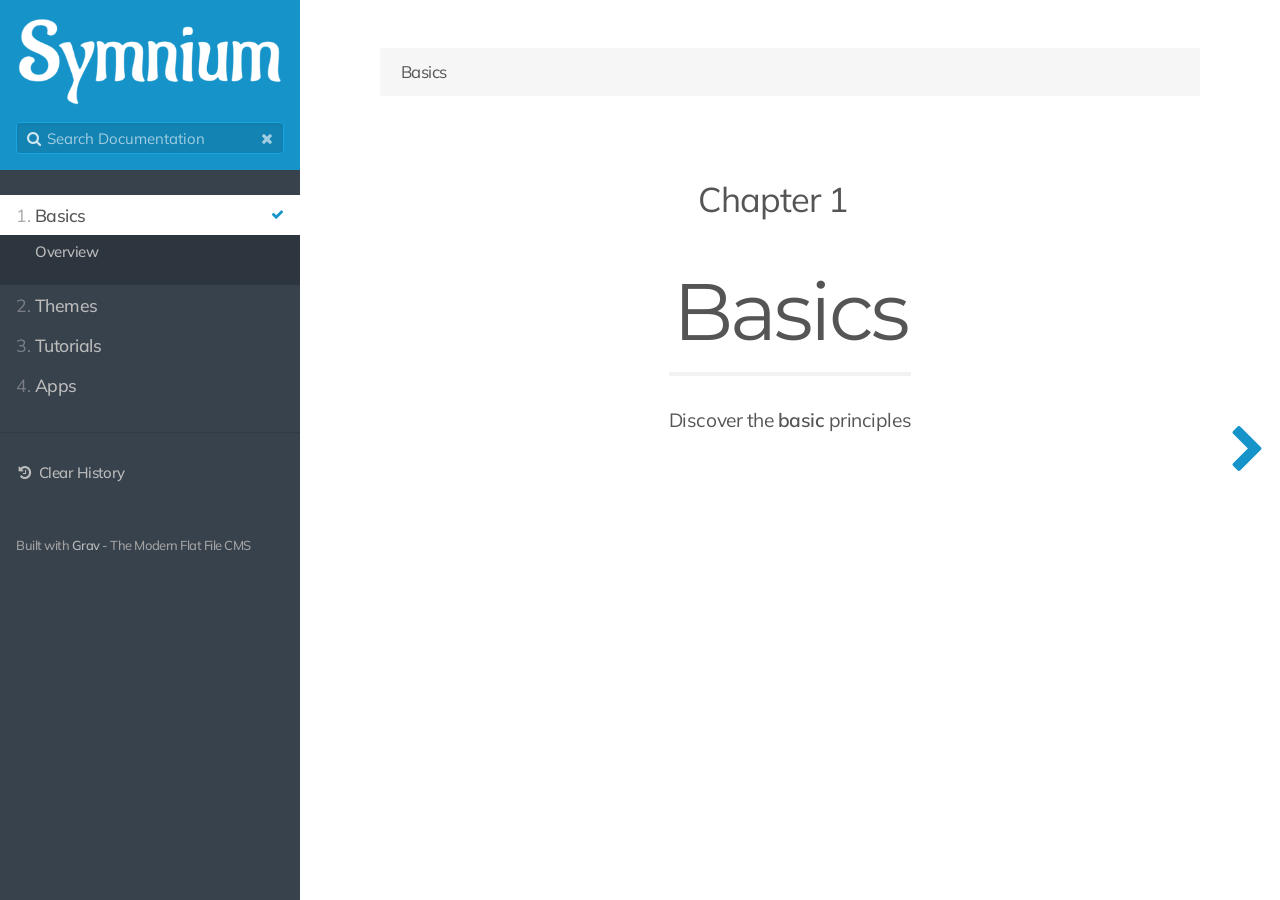
==== feed:atom.html @ e111d694 "Static site build" ====
<!DOCTYPE html>
<html lang="en">
<head>
    <meta charset="utf-8" />
    <title>Basics | JS-Docs</title>
        <meta name="generator" content="GravCMS" />
    <meta name="description" content="RTFM Skeleton" />
    <meta name="viewport" content="width=device-width, initial-scale=1, maximum-scale=1, user-scalable=no, shrink-to-fit=no" />
    <link rel="alternate" type="application/atom+xml" href="./feed:atom.html" title="Atom Feed" />
    <link rel="alternate" type="application/rss+xml" href="./feed:rss.html" title="RSS Feed" />
    <link rel="icon" type="image/png" href="user/themes/learn2/images/favicon.png">

                                            
            
                                                        
        <link href="user/themes/learn2/css-compiled/nucleus.css" type="text/css" rel="stylesheet">
<link href="user/themes/learn2/css-compiled/theme.css" type="text/css" rel="stylesheet">
<link href="user/themes/learn2/css/font-awesome.min.css" type="text/css" rel="stylesheet">
<link href="user/plugins/markdown-notices/assets/notices.css" type="text/css" rel="stylesheet">
<link href="user/plugins/breadcrumbs/css/breadcrumbs.css" type="text/css" rel="stylesheet">
<link href="user/plugins/highlight/css/learn.css" type="text/css" rel="stylesheet">
<link href="user/plugins/prism-highlight/css/prism.css" type="text/css" rel="stylesheet">
<link href="user/themes/learn2/css/featherlight.min.css" type="text/css" rel="stylesheet">

    <script src="system/assets/jquery/jquery-3.x.min.js"></script>
<script src="user/themes/learn2/js/modernizr.custom.71422.js"></script>
<script src="user/plugins/anchors/js/anchor.min.js"></script>
<script src="user/plugins/highlight/js/highlight.pack.js"></script>
<script src="user/themes/learn2/js/featherlight.min.js"></script>
<script src="user/themes/learn2/js/clipboard.min.js"></script>
<script src="user/themes/learn2/js/jquery.scrollbar.min.js"></script>
<script src="user/themes/learn2/js/learn.js"></script>
<script>
document.addEventListener('DOMContentLoaded', function() {
                    anchors.options = {
                        visible: 'hover',
                        placement: 'right',
                        
                        
                        truncate: 64
                    };
                    anchors.add('#body h2, #body h3, #body h4, #body h5');
                });
</script>
<script>
hljs.initHighlightingOnLoad();
</script>

  
</head>
<body class="searchbox-hidden " data-url="/">
        <nav id="sidebar">
        <div id="header-wrapper">
            <div id="header">
                <a id="logo" href="http://127.0.0.1/js-docs"><!--
<svg id="logo-svg" viewBox="0 0 444 102" style="background-color:#ffffff00" version="1.1"
	xmlns="http://www.w3.org/2000/svg" xmlns:xlink="http://www.w3.org/1999/xlink" xml:space="preserve"
	x="0px" y="0px" width="444px" height="80px"
>
	<path d="m87.503 53.977h-10.642c-1.616 0-2.93 1.315-2.93 2.936v20.418l-0.21 0.175c-6.263 5.278-14.182 8.18-22.297 8.18-19.144 0-34.719-15.559-34.719-34.685 0-19.128 15.575-34.684 34.719-34.684 7.444 0 14.562 2.353 20.587 6.811 1.169 0.865 2.792 0.746 3.822-0.28l7.588-7.58c0.592-0.588 0.901-1.406 0.853-2.24-0.046-0.834-0.448-1.607-1.104-2.127-9.016-7.1443-20.29-11.076-31.746-11.076-28.246 0.0001-51.228 22.958-51.228 51.176-0.0005 28.219 22.982 51.179 51.228 51.179 14.584 0 28.534-6.273 38.27-17.208 0.479-0.536 0.742-1.227 0.742-1.945v-26.114c0-1.621-1.314-2.936-2.933-2.936z"/>
	<path d="m443.52 4.529c-0.54-0.8206-1.47-1.3182-2.45-1.3182h-11.58c-1.17 0-2.23 0.6957-2.7 1.7704l-32.65 75.721-33.23-75.738c-0.47-1.0634-1.52-1.7532-2.68-1.7532h-11.62c-1 0-1.92 0.4976-2.46 1.3265-0.55 0.8288-0.64 1.8753-0.23 2.7832l40.25 91.732c0.47 1.068 1.53 1.758 2.69 1.758h14.66c1.17 0 2.23-0.71 2.7-1.775l39.54-91.734c0.39-0.9055 0.3-1.9466-0.24-2.772z"/>
	<path d="m291.34 4.9642c-0.47-1.0636-1.52-1.7534-2.69-1.7534h-14.65c-1.17 0-2.23 0.6957-2.7 1.7704l-39.54 91.735c-0.39 0.9-0.3 1.946 0.24 2.766 0.54 0.828 1.46 1.328 2.45 1.328h11.58c1.17 0 2.23-0.71 2.7-1.775l32.64-75.723 33.24 75.74c0.47 1.068 1.52 1.758 2.68 1.758h11.63c0.99 0 1.92-0.5 2.45-1.328 0.55-0.831 0.63-1.878 0.24-2.788l-40.27-91.73z"/>
	<path d="m185.34 67.248l0.64-0.306c11.56-5.583 19.04-17.434 19.04-30.196 0-18.491-15.06-33.535-33.58-33.535l-42.49-0.0002c-1.62 0-2.93 1.3153-2.93 2.933v91.726c0 1.624 1.31 2.94 2.93 2.94h10.64c1.62 0 2.94-1.316 2.94-2.94v-78.17h28.91c9.42 0 17.07 7.645 17.07 17.046 0 7.84-5.33 14.64-12.97 16.53-1.38 0.348-2.75 0.523-4.1 0.523h-10.64c-1.1 0-2.11 0.622-2.61 1.607-0.5 0.984-0.4 2.164 0.25 3.057l30.17 41.143c0.55 0.754 1.43 1.204 2.36 1.204h13.22c1.11 0 2.12-0.63 2.62-1.611 0.5-0.989 0.4-2.172-0.25-3.06l-21.22-28.891z"/>
</svg>
-->
<img src="user/themes/learn2/images/custom/logo.png"></a>
                <div class="searchbox">
    <label for="search-by"><i class="fa fa-search"></i></label>
    <input id="search-by" type="text" placeholder="Search Documentation"
           data-search-input="/js-docs/search.json/query"/>
    <span data-search-clear><i class="fa fa-close"></i></span>
</div>
            </div>
        </div>
        


<div class="scrollbar-inner">
    <div class="highlightable">
                    <ul class="topics">
                                
                                            <li class="dd-item active" data-nav-id="/">
            <a href="index.html" >
                <i class="fa fa-check read-icon"></i>
                <span><b>1. </b>Basics</span>
            </a>
                        <ul>
                    
                                            <li class="dd-item" data-nav-id="/basics/overview">
            <a href="basics/overview.html" >
                <i class="fa fa-check read-icon"></i>
                <span><b></b>Overview</span>
            </a>
                    </li>
    
            </ul>
                    </li>
                            <li class="dd-item" data-nav-id="/themes">
            <a href="themes.html" >
                <i class="fa fa-check read-icon"></i>
                <span><b>2. </b>Themes</span>
            </a>
                        <ul>
                    
                                            <li class="dd-item" data-nav-id="/themes/quark">
            <a href="themes/quark.html" >
                <i class="fa fa-check read-icon"></i>
                <span><b></b>Quark</span>
            </a>
                        <ul>
                    
                                            <li class="dd-item" data-nav-id="/themes/quark/typography">
            <a href="themes/quark/typography.html" >
                <i class="fa fa-check read-icon"></i>
                <span><b></b>Typography</span>
            </a>
                    </li>
    
            </ul>
                    </li>
                            <li class="dd-item" data-nav-id="/themes/canvas">
            <a href="themes/canvas.html" >
                <i class="fa fa-check read-icon"></i>
                <span><b></b>Canvas</span>
            </a>
                    </li>
    
            </ul>
                    </li>
                            <li class="dd-item" data-nav-id="/tutorials">
            <a href="tutorials.html" >
                <i class="fa fa-check read-icon"></i>
                <span><b>3. </b>Tutorials</span>
            </a>
                        <ul>
                    
                                            <li class="dd-item" data-nav-id="/tutorials/gantry ">
            <a href="tutorials/gantry&#32;.html" >
                <i class="fa fa-check read-icon"></i>
                <span><b></b>Gantry</span>
            </a>
                    </li>
                            <li class="dd-item" data-nav-id="/tutorials/joomla">
            <a href="tutorials/joomla.html" >
                <i class="fa fa-check read-icon"></i>
                <span><b></b>Joomla</span>
            </a>
                    </li>
                            <li class="dd-item" data-nav-id="/tutorials/lamp">
            <a href="tutorials/lamp.html" >
                <i class="fa fa-check read-icon"></i>
                <span><b></b>LAMP Stack</span>
            </a>
                    </li>
    
            </ul>
                    </li>
                            <li class="dd-item" data-nav-id="/apps">
            <a href="apps.html" >
                <i class="fa fa-check read-icon"></i>
                <span><b>4. </b>Apps</span>
            </a>
                        <ul>
                    
                                            <li class="dd-item" data-nav-id="/apps/flatpak">
            <a href="apps/flatpak.html" >
                <i class="fa fa-check read-icon"></i>
                <span><b></b>Flatpak</span>
            </a>
                    </li>
    
            </ul>
                    </li>
    
                            </ul>
                <hr />

        <a class="padding" href="./feed:atom.html#" data-clear-history-toggle><i
                    class="fa fa-fw fa-history"></i> Clear History</a><br/>

        <section id="footer">
            <p>Built with <a href="http://getgrav.org">Grav</a> - The Modern Flat File CMS</p>
        </section>
    </div>
</div>
    </nav>
    
        <section id="body">
        <div id="overlay"></div>

        <div class="padding highlightable">
            <a href="./feed:atom.html#" id="sidebar-toggle" data-sidebar-toggle><i class="fa fa-2x fa-bars"></i></a>

                        <div id="top-bar">
                
                                
<div id="breadcrumbs" itemscope itemtype="http://schema.org/BreadcrumbList">
            <span itemprop="itemListElement" itemscope itemtype="http://schema.org/ListItem">
                                    <span itemscope itemtype="http://schema.org/Thing" itemprop="item" itemid="/js-docs/">
                    <span itemprop="name">Basics</span>
                </span>
                            <meta itemprop="position" content="1" />
    </span>
    </div>
                            </div>
            
            	<div id="chapter">
    	<div id="body-inner">
			<h3>Chapter 1</h3>
<h1>Basics</h1>
<p>Discover the <strong>basic</strong> principles</p>
		</div>
    </div>

                                        
        </div>
        	<div id="navigation">
	
		    <a class="nav nav-next" href="basics/overview.html"><i class="fa fa-chevron-right"></i></a>
		</div>
    </section>
    
                
            <script src="user/plugins/simplesearch/js/simplesearch.js"></script>
<script src="user/plugins/prism-highlight/js/prism.js"></script>
<script>
var __prism_nodes = null;
__prism_nodes = document.querySelectorAll('pre:not([class*="language-"])');
__prism_nodes.forEach(function(node) { node.classList.add('language-txt'); });
</script>

     </body>
</html>
---- user/themes/learn2/css-compiled/nucleus.css ----
*, *::before, *::after {
  -webkit-box-sizing: border-box;
  -moz-box-sizing: border-box;
  box-sizing: border-box; }

@-webkit-viewport {
  width: device-width; }
@-moz-viewport {
  width: device-width; }
@-ms-viewport {
  width: device-width; }
@-o-viewport {
  width: device-width; }
@viewport {
  width: device-width; }
html {
  font-size: 100%;
  -ms-text-size-adjust: 100%;
  -webkit-text-size-adjust: 100%; }

body {
  margin: 0; }

article,
aside,
details,
figcaption,
figure,
footer,
header,
hgroup,
main,
nav,
section,
summary {
  display: block; }

audio,
canvas,
progress,
video {
  display: inline-block;
  vertical-align: baseline; }

audio:not([controls]) {
  display: none;
  height: 0; }

[hidden],
template {
  display: none; }

a {
  background: transparent;
  text-decoration: none; }

a:active,
a:hover {
  outline: 0; }

abbr[title] {
  border-bottom: 1px dotted; }

b,
strong {
  font-weight: bold; }

dfn {
  font-style: italic; }

mark {
  background: #FFFF27;
  color: #333; }

sub,
sup {
  font-size: 0.8rem;
  line-height: 0;
  position: relative;
  vertical-align: baseline; }

sup {
  top: -0.5em; }

sub {
  bottom: -0.25em; }

img {
  border: 0;
  max-width: 100%; }

svg:not(:root) {
  overflow: hidden; }

figure {
  margin: 1em 40px; }

hr {
  height: 0; }

pre {
  overflow: auto; }

button,
input,
optgroup,
select,
textarea {
  color: inherit;
  font: inherit;
  margin: 0; }

button {
  overflow: visible; }

button,
select {
  text-transform: none; }

button,
html input[type="button"],
input[type="reset"],
input[type="submit"] {
  -webkit-appearance: button;
  cursor: pointer; }

button[disabled],
html input[disabled] {
  cursor: default; }

button::-moz-focus-inner,
input::-moz-focus-inner {
  border: 0;
  padding: 0; }

input {
  line-height: normal; }

input[type="checkbox"],
input[type="radio"] {
  padding: 0; }

input[type="number"]::-webkit-inner-spin-button,
input[type="number"]::-webkit-outer-spin-button {
  height: auto; }

input[type="search"] {
  -webkit-appearance: textfield; }

input[type="search"]::-webkit-search-cancel-button,
input[type="search"]::-webkit-search-decoration {
  -webkit-appearance: none; }

legend {
  border: 0;
  padding: 0; }

textarea {
  overflow: auto; }

optgroup {
  font-weight: bold; }

table {
  border-collapse: collapse;
  border-spacing: 0;
  table-layout: fixed;
  width: 100%; }

tr, td, th {
  vertical-align: middle; }

th, td {
  padding: 0.425rem 0; }

th {
  text-align: left; }

.container {
  width: 75em;
  margin: 0 auto;
  padding: 0; }
  @media only all and (min-width: 60em) and (max-width: 74.938em) {
    .container {
      width: 60em; } }
  @media only all and (min-width: 48em) and (max-width: 59.938em) {
    .container {
      width: 48em; } }
  @media only all and (min-width: 30.063em) and (max-width: 47.938em) {
    .container {
      width: 30em; } }
  @media only all and (max-width: 30em) {
    .container {
      width: 100%; } }

.grid {
  display: -webkit-box;
  display: -moz-box;
  display: box;
  display: -webkit-flex;
  display: -moz-flex;
  display: -ms-flexbox;
  display: flex;
  -webkit-flex-flow: row;
  -moz-flex-flow: row;
  flex-flow: row;
  list-style: none;
  margin: 0;
  padding: 0; }
  @media only all and (max-width: 47.938em) {
    .grid {
      -webkit-flex-flow: row wrap;
      -moz-flex-flow: row wrap;
      flex-flow: row wrap; } }

.block {
  -webkit-box-flex: 1;
  -moz-box-flex: 1;
  box-flex: 1;
  -webkit-flex: 1;
  -moz-flex: 1;
  -ms-flex: 1;
  flex: 1;
  min-width: 0;
  min-height: 0; }
  @media only all and (max-width: 47.938em) {
    .block {
      -webkit-box-flex: 0;
      -moz-box-flex: 0;
      box-flex: 0;
      -webkit-flex: 0 100%;
      -moz-flex: 0 100%;
      -ms-flex: 0 100%;
      flex: 0 100%; } }

.content {
  margin: 0.625rem;
  padding: 0.938rem; }

@media only all and (max-width: 47.938em) {
  body [class*="size-"] {
    -webkit-box-flex: 0;
    -moz-box-flex: 0;
    box-flex: 0;
    -webkit-flex: 0 100%;
    -moz-flex: 0 100%;
    -ms-flex: 0 100%;
    flex: 0 100%; } }

.size-1-2 {
  -webkit-box-flex: 0;
  -moz-box-flex: 0;
  box-flex: 0;
  -webkit-flex: 0 50%;
  -moz-flex: 0 50%;
  -ms-flex: 0 50%;
  flex: 0 50%; }

.size-1-3 {
  -webkit-box-flex: 0;
  -moz-box-flex: 0;
  box-flex: 0;
  -webkit-flex: 0 33.33333%;
  -moz-flex: 0 33.33333%;
  -ms-flex: 0 33.33333%;
  flex: 0 33.33333%; }

.size-1-4 {
  -webkit-box-flex: 0;
  -moz-box-flex: 0;
  box-flex: 0;
  -webkit-flex: 0 25%;
  -moz-flex: 0 25%;
  -ms-flex: 0 25%;
  flex: 0 25%; }

.size-1-5 {
  -webkit-box-flex: 0;
  -moz-box-flex: 0;
  box-flex: 0;
  -webkit-flex: 0 20%;
  -moz-flex: 0 20%;
  -ms-flex: 0 20%;
  flex: 0 20%; }

.size-1-6 {
  -webkit-box-flex: 0;
  -moz-box-flex: 0;
  box-flex: 0;
  -webkit-flex: 0 16.66667%;
  -moz-flex: 0 16.66667%;
  -ms-flex: 0 16.66667%;
  flex: 0 16.66667%; }

.size-1-7 {
  -webkit-box-flex: 0;
  -moz-box-flex: 0;
  box-flex: 0;
  -webkit-flex: 0 14.28571%;
  -moz-flex: 0 14.28571%;
  -ms-flex: 0 14.28571%;
  flex: 0 14.28571%; }

.size-1-8 {
  -webkit-box-flex: 0;
  -moz-box-flex: 0;
  box-flex: 0;
  -webkit-flex: 0 12.5%;
  -moz-flex: 0 12.5%;
  -ms-flex: 0 12.5%;
  flex: 0 12.5%; }

.size-1-9 {
  -webkit-box-flex: 0;
  -moz-box-flex: 0;
  box-flex: 0;
  -webkit-flex: 0 11.11111%;
  -moz-flex: 0 11.11111%;
  -ms-flex: 0 11.11111%;
  flex: 0 11.11111%; }

.size-1-10 {
  -webkit-box-flex: 0;
  -moz-box-flex: 0;
  box-flex: 0;
  -webkit-flex: 0 10%;
  -moz-flex: 0 10%;
  -ms-flex: 0 10%;
  flex: 0 10%; }

.size-1-11 {
  -webkit-box-flex: 0;
  -moz-box-flex: 0;
  box-flex: 0;
  -webkit-flex: 0 9.09091%;
  -moz-flex: 0 9.09091%;
  -ms-flex: 0 9.09091%;
  flex: 0 9.09091%; }

.size-1-12 {
  -webkit-box-flex: 0;
  -moz-box-flex: 0;
  box-flex: 0;
  -webkit-flex: 0 8.33333%;
  -moz-flex: 0 8.33333%;
  -ms-flex: 0 8.33333%;
  flex: 0 8.33333%; }

@media only all and (min-width: 48em) and (max-width: 59.938em) {
  .size-tablet-1-2 {
    -webkit-box-flex: 0;
    -moz-box-flex: 0;
    box-flex: 0;
    -webkit-flex: 0 50%;
    -moz-flex: 0 50%;
    -ms-flex: 0 50%;
    flex: 0 50%; }

  .size-tablet-1-3 {
    -webkit-box-flex: 0;
    -moz-box-flex: 0;
    box-flex: 0;
    -webkit-flex: 0 33.33333%;
    -moz-flex: 0 33.33333%;
    -ms-flex: 0 33.33333%;
    flex: 0 33.33333%; }

  .size-tablet-1-4 {
    -webkit-box-flex: 0;
    -moz-box-flex: 0;
    box-flex: 0;
    -webkit-flex: 0 25%;
    -moz-flex: 0 25%;
    -ms-flex: 0 25%;
    flex: 0 25%; }

  .size-tablet-1-5 {
    -webkit-box-flex: 0;
    -moz-box-flex: 0;
    box-flex: 0;
    -webkit-flex: 0 20%;
    -moz-flex: 0 20%;
    -ms-flex: 0 20%;
    flex: 0 20%; }

  .size-tablet-1-6 {
    -webkit-box-flex: 0;
    -moz-box-flex: 0;
    box-flex: 0;
    -webkit-flex: 0 16.66667%;
    -moz-flex: 0 16.66667%;
    -ms-flex: 0 16.66667%;
    flex: 0 16.66667%; }

  .size-tablet-1-7 {
    -webkit-box-flex: 0;
    -moz-box-flex: 0;
    box-flex: 0;
    -webkit-flex: 0 14.28571%;
    -moz-flex: 0 14.28571%;
    -ms-flex: 0 14.28571%;
    flex: 0 14.28571%; }

  .size-tablet-1-8 {
    -webkit-box-flex: 0;
    -moz-box-flex: 0;
    box-flex: 0;
    -webkit-flex: 0 12.5%;
    -moz-flex: 0 12.5%;
    -ms-flex: 0 12.5%;
    flex: 0 12.5%; }

  .size-tablet-1-9 {
    -webkit-box-flex: 0;
    -moz-box-flex: 0;
    box-flex: 0;
    -webkit-flex: 0 11.11111%;
    -moz-flex: 0 11.11111%;
    -ms-flex: 0 11.11111%;
    flex: 0 11.11111%; }

  .size-tablet-1-10 {
    -webkit-box-flex: 0;
    -moz-box-flex: 0;
    box-flex: 0;
    -webkit-flex: 0 10%;
    -moz-flex: 0 10%;
    -ms-flex: 0 10%;
    flex: 0 10%; }

  .size-tablet-1-11 {
    -webkit-box-flex: 0;
    -moz-box-flex: 0;
    box-flex: 0;
    -webkit-flex: 0 9.09091%;
    -moz-flex: 0 9.09091%;
    -ms-flex: 0 9.09091%;
    flex: 0 9.09091%; }

  .size-tablet-1-12 {
    -webkit-box-flex: 0;
    -moz-box-flex: 0;
    box-flex: 0;
    -webkit-flex: 0 8.33333%;
    -moz-flex: 0 8.33333%;
    -ms-flex: 0 8.33333%;
    flex: 0 8.33333%; } }
@media only all and (max-width: 47.938em) {
  @supports not (flex-wrap: wrap) {
    .grid {
      display: block;
      -webkit-box-lines: inherit;
      -moz-box-lines: inherit;
      box-lines: inherit;
      -webkit-flex-wrap: inherit;
      -moz-flex-wrap: inherit;
      -ms-flex-wrap: inherit;
      flex-wrap: inherit; }

    .block {
      display: block;
      -webkit-box-flex: inherit;
      -moz-box-flex: inherit;
      box-flex: inherit;
      -webkit-flex: inherit;
      -moz-flex: inherit;
      -ms-flex: inherit;
      flex: inherit; } } }
.first-block {
  -webkit-box-ordinal-group: 0;
  -webkit-order: -1;
  -ms-flex-order: -1;
  order: -1; }

.last-block {
  -webkit-box-ordinal-group: 2;
  -webkit-order: 1;
  -ms-flex-order: 1;
  order: 1; }

.fixed-blocks {
  -webkit-flex-flow: row wrap;
  -moz-flex-flow: row wrap;
  flex-flow: row wrap; }
  .fixed-blocks .block {
    -webkit-box-flex: inherit;
    -moz-box-flex: inherit;
    box-flex: inherit;
    -webkit-flex: inherit;
    -moz-flex: inherit;
    -ms-flex: inherit;
    flex: inherit;
    width: 25%; }
    @media only all and (min-width: 60em) and (max-width: 74.938em) {
      .fixed-blocks .block {
        width: 33.33333%; } }
    @media only all and (min-width: 48em) and (max-width: 59.938em) {
      .fixed-blocks .block {
        width: 50%; } }
    @media only all and (max-width: 47.938em) {
      .fixed-blocks .block {
        width: 100%; } }

body {
  font-size: 1.05rem;
  line-height: 1.7; }

h1, h2, h3, h4, h5, h6 {
  margin: 0.85rem 0 1.7rem 0;
  text-rendering: optimizeLegibility; }

h1 {
  font-size: 3.25rem; }

h2 {
  font-size: 2.55rem; }

h3 {
  font-size: 2.15rem; }

h4 {
  font-size: 1.8rem; }

h5 {
  font-size: 1.4rem; }

h6 {
  font-size: 0.9rem; }

p {
  margin: 1.7rem 0; }

ul, ol {
  margin-top: 1.7rem;
  margin-bottom: 1.7rem; }
  ul ul, ul ol, ol ul, ol ol {
    margin-top: 0;
    margin-bottom: 0; }

blockquote {
  margin: 1.7rem 0;
  padding-left: 0.85rem; }

cite {
  display: block;
  font-size: 0.925rem; }
  cite:before {
    content: "\2014 \0020"; }

pre {
  margin: 1.7rem 0;
  padding: 0.938rem; }

code {
  vertical-align: bottom; }

small {
  font-size: 0.925rem; }

hr {
  border-left: none;
  border-right: none;
  border-top: none;
  margin: 1.7rem 0; }

fieldset {
  border: 0;
  padding: 0.938rem;
  margin: 0 0 1.7rem 0; }

input,
label,
select {
  display: block; }

label {
  margin-bottom: 0.425rem; }
  label.required:after {
    content: "*"; }
  label abbr {
    display: none; }

textarea, input[type="email"], input[type="number"], input[type="password"], input[type="search"], input[type="tel"], input[type="text"], input[type="url"], input[type="color"], input[type="date"], input[type="datetime"], input[type="datetime-local"], input[type="month"], input[type="time"], input[type="week"], select[multiple=multiple] {
  -webkit-transition: border-color;
  -moz-transition: border-color;
  transition: border-color;
  border-radius: 0.1875rem;
  margin-bottom: 0.85rem;
  padding: 0.425rem 0.425rem;
  width: 100%; }
  textarea:focus, input[type="email"]:focus, input[type="number"]:focus, input[type="password"]:focus, input[type="search"]:focus, input[type="tel"]:focus, input[type="text"]:focus, input[type="url"]:focus, input[type="color"]:focus, input[type="date"]:focus, input[type="datetime"]:focus, input[type="datetime-local"]:focus, input[type="month"]:focus, input[type="time"]:focus, input[type="week"]:focus, select[multiple=multiple]:focus {
    outline: none; }

textarea {
  resize: vertical; }

input[type="checkbox"], input[type="radio"] {
  display: inline;
  margin-right: 0.425rem; }

input[type="file"] {
  width: 100%; }

select {
  width: auto;
  max-width: 100%;
  margin-bottom: 1.7rem; }

button,
input[type="submit"] {
  cursor: pointer;
  user-select: none;
  vertical-align: middle;
  white-space: nowrap;
  border: inherit; }

/*# sourceMappingURL=nucleus.css.map */
---- user/themes/learn2/css-compiled/theme.css ----
@charset "UTF-8";
@import url(http://fonts.googleapis.com/css?family=Montserrat:400|Muli:300,400|Inconsolata);
#top-github-link, #body #breadcrumbs {
  position: relative;
  top: 50%;
  -webkit-transform: translateY(-50%);
  -moz-transform: translateY(-50%);
  -o-transform: translateY(-50%);
  -ms-transform: translateY(-50%);
  transform: translateY(-50%); }

.button, .button-secondary {
  display: inline-block;
  padding: 7px 12px; }
  .button:active, .button-secondary:active {
    margin: 2px 0 -2px 0; }

body {
  background: #fff;
  color: #555;
  -webkit-font-smoothing: antialiased;
  -moz-osx-font-smoothing: grayscale; }

a {
  color: #1694CA; }
  a:hover {
    color: #0e6185; }

pre {
  position: relative; }

.bg {
  background: #fff;
  border: 1px solid #eaeaea; }

b, strong, label, th {
  font-weight: 600; }

.default-animation, #header #logo-svg, #header #logo-svg path, #sidebar, #sidebar ul, #body, #body .padding, #body .nav {
  -webkit-transition: all 0.5s ease;
  -moz-transition: all 0.5s ease;
  transition: all 0.5s ease; }

fieldset {
  border: 1px solid #ddd; }

textarea, input[type="email"], input[type="number"], input[type="password"], input[type="search"], input[type="tel"], input[type="text"], input[type="url"], input[type="color"], input[type="date"], input[type="datetime"], input[type="datetime-local"], input[type="month"], input[type="time"], input[type="week"], select[multiple=multiple] {
  background-color: white;
  border: 1px solid #ddd;
  box-shadow: inset 0 1px 3px rgba(0, 0, 0, 0.06); }
  textarea:hover, input[type="email"]:hover, input[type="number"]:hover, input[type="password"]:hover, input[type="search"]:hover, input[type="tel"]:hover, input[type="text"]:hover, input[type="url"]:hover, input[type="color"]:hover, input[type="date"]:hover, input[type="datetime"]:hover, input[type="datetime-local"]:hover, input[type="month"]:hover, input[type="time"]:hover, input[type="week"]:hover, select[multiple=multiple]:hover {
    border-color: #c4c4c4; }
  textarea:focus, input[type="email"]:focus, input[type="number"]:focus, input[type="password"]:focus, input[type="search"]:focus, input[type="tel"]:focus, input[type="text"]:focus, input[type="url"]:focus, input[type="color"]:focus, input[type="date"]:focus, input[type="datetime"]:focus, input[type="datetime-local"]:focus, input[type="month"]:focus, input[type="time"]:focus, input[type="week"]:focus, select[multiple=multiple]:focus {
    border-color: #1694CA;
    box-shadow: inset 0 1px 3px rgba(0, 0, 0, 0.06), 0 0 5px rgba(19, 131, 179, 0.7); }

#header {
  background: #1694CA;
  color: #fff;
  text-align: center;
  padding: 1rem; }
  #header a {
    display: inline-block; }
  #header #logo-svg {
    width: 8rem;
    height: 2rem; }
    #header #logo-svg path {
      fill: #fff; }

.searchbox {
  margin-top: 0.5rem;
  position: relative;
  border: 1px solid #19a5e1;
  background: #1383b3;
  border-radius: 4px; }
  .searchbox label {
    color: rgba(255, 255, 255, 0.8);
    position: absolute;
    left: 10px;
    top: 3px; }
  .searchbox span {
    color: rgba(255, 255, 255, 0.6);
    position: absolute;
    right: 10px;
    top: 3px;
    cursor: pointer; }
    .searchbox span:hover {
      color: rgba(255, 255, 255, 0.9); }
  .searchbox input {
    display: inline-block;
    color: #fff;
    width: 100%;
    height: 30px;
    background: transparent;
    border: 0;
    padding: 0 25px 0 30px;
    margin: 0;
    font-weight: 400; }
    .searchbox input::-webkit-input-placeholder {
      color: rgba(255, 255, 255, 0.6); }
    .searchbox input::-moz-placeholder {
      color: rgba(255, 255, 255, 0.6); }
    .searchbox input:-moz-placeholder {
      color: rgba(255, 255, 255, 0.6); }
    .searchbox input:-ms-input-placeholder {
      color: rgba(255, 255, 255, 0.6); }

#sidebar-toggle {
  display: none; }
  @media only all and (max-width: 47.938em) {
    #sidebar-toggle {
      display: inline-block; } }

#sidebar {
  background-color: #38424D;
  position: fixed;
  top: 0;
  width: 300px;
  bottom: 0;
  left: 0;
  font-weight: 500;
  font-size: 15px; }
  #sidebar a {
    color: #bbbbbb; }
    #sidebar a:hover {
      color: #d5d5d5; }
    #sidebar a.subtitle {
      color: rgba(187, 187, 187, 0.6); }
  #sidebar hr {
    border-bottom: 1px solid #323a44; }
  #sidebar a.padding {
    padding: 0 1rem; }
  #sidebar h5 {
    margin: 2rem 0 0;
    position: relative;
    line-height: 2; }
    #sidebar h5 a {
      display: block;
      margin-left: 0;
      margin-right: 0;
      padding-left: 1rem;
      padding-right: 1rem; }
    #sidebar h5 i {
      color: rgba(187, 187, 187, 0.6);
      position: absolute;
      right: 0.6rem;
      top: 0.7rem;
      font-size: 80%; }
    #sidebar h5.parent a {
      background: #293038;
      color: #c8c8c8 !important; }
    #sidebar h5.active a {
      background: #fff;
      color: #555 !important; }
    #sidebar h5.active i {
      color: #555 !important; }
  #sidebar h5 + ul.topics {
    display: none;
    margin-top: 0; }
  #sidebar h5.parent + ul.topics, #sidebar h5.active + ul.topics {
    display: block; }
  #sidebar ul {
    list-style: none;
    padding: 0;
    margin: 0; }
    #sidebar ul.searched a {
      color: #888888; }
    #sidebar ul.searched .search-match a {
      color: #d5d5d5; }
      #sidebar ul.searched .search-match a:hover {
        color: #eeeeee; }
    #sidebar ul.topics {
      margin: 0 1rem; }
      #sidebar ul.topics.searched ul {
        display: block; }
      #sidebar ul.topics ul {
        display: none;
        padding-bottom: 1rem; }
        #sidebar ul.topics ul ul {
          padding-bottom: 0; }
      #sidebar ul.topics li.parent ul, #sidebar ul.topics > li.active ul {
        display: block; }
      #sidebar ul.topics > li > a {
        line-height: 2rem;
        font-size: 1.1rem; }
        #sidebar ul.topics > li > a b {
          opacity: 0.5;
          font-weight: normal; }
        #sidebar ul.topics > li > a .fa {
          margin-top: 9px; }
      #sidebar ul.topics > li.parent, #sidebar ul.topics > li.active {
        background: #2d353e;
        margin-left: -1rem;
        margin-right: -1rem;
        padding-left: 1rem;
        padding-right: 1rem; }
    #sidebar ul li.active > a {
      background: #fff;
      color: #555 !important;
      margin-left: -1rem;
      margin-right: -1rem;
      padding-left: 1rem;
      padding-right: 1rem; }
    #sidebar ul li {
      padding: 0; }
      #sidebar ul li.visited + span {
        margin-right: 16px; }
      #sidebar ul li a {
        display: block;
        padding: 2px 0; }
        #sidebar ul li a span {
          text-overflow: ellipsis;
          overflow: hidden;
          white-space: nowrap;
          display: block; }
      #sidebar ul li > a {
        padding: 4px 0; }
      #sidebar ul li .fa {
        display: none;
        float: right;
        font-size: 13px;
        min-width: 16px;
        margin: 4px 0 0 0;
        text-align: right; }
      #sidebar ul li.visited > a .read-icon {
        color: #1694CA;
        display: inline; }
      #sidebar ul li li {
        padding-left: 1rem;
        text-indent: 0.2rem; }

#main {
  background: #f7f7f7;
  margin: 0 0 1.563rem 0; }

#body {
  position: relative;
  margin-left: 300px;
  min-height: 100%; }
  #body img, #body .video-container {
    margin: 3rem auto;
    display: block;
    text-align: center; }
    #body img.border, #body .video-container.border {
      border: 2px solid #e6e6e6 !important;
      padding: 2px; }
    #body img.shadow, #body .video-container.shadow {
      box-shadow: 0 10px 30px rgba(0, 0, 0, 0.1); }
  #body .bordered {
    border: 1px solid #ccc; }
  #body .padding {
    padding: 3rem 6rem; }
    @media only all and (max-width: 59.938em) {
      #body .padding {
        position: static;
        padding: 15px 3rem; } }
    @media only all and (max-width: 47.938em) {
      #body .padding {
        padding: 5px 1rem; } }
  #body h1 + hr {
    margin-top: -1.7rem;
    margin-bottom: 3rem; }
  @media only all and (max-width: 59.938em) {
    #body #navigation {
      position: static;
      margin-right: 0 !important;
      width: 100%;
      display: table; } }
  #body .nav {
    position: fixed;
    top: 0;
    bottom: 0;
    width: 4rem;
    font-size: 50px;
    height: 100%;
    cursor: pointer;
    display: table;
    text-align: center; }
    #body .nav > i {
      display: table-cell;
      vertical-align: middle;
      text-align: center; }
    @media only all and (max-width: 59.938em) {
      #body .nav {
        display: table-cell;
        position: static;
        top: auto;
        width: 50%;
        text-align: center;
        height: 100px;
        line-height: 100px;
        padding-top: 0; }
        #body .nav > i {
          display: inline-block; } }
    #body .nav:hover {
      background: #F6F6F6; }
    #body .nav.nav-pref {
      left: 0; }
    #body .nav.nav-next {
      right: 0; }

#body-inner {
  margin-bottom: 5rem; }

#chapter {
  display: flex;
  align-items: center;
  justify-content: center;
  height: 100%;
  padding: 2rem 0; }
  #chapter #body-inner {
    padding-bottom: 3rem;
    max-width: 80%; }
  #chapter h3 {
    font-family: "Muli", "Helvetica", "Tahoma", "Geneva", "Arial", sans-serif;
    font-weight: 400;
    text-align: center; }
  #chapter h1 {
    font-size: 5rem;
    border-bottom: 4px solid #F0F2F4; }
  #chapter p {
    text-align: center;
    font-size: 1.2rem; }

#footer {
  padding: 3rem 1rem;
  color: #a2a2a2;
  font-size: 13px; }
  #footer p {
    margin: 0; }

body {
  font-family: "Muli", "Helvetica", "Tahoma", "Geneva", "Arial", sans-serif;
  letter-spacing: -0.03rem;
  font-weight: 400; }

h1, h2, h3, h4, h5, h6 {
  font-family: "Montserrat", "Helvetica", "Tahoma", "Geneva", "Arial", sans-serif;
  font-weight: 400;
  text-rendering: optimizeLegibility;
  line-height: 150%;
  letter-spacing: -0px; }

h1 {
  text-align: center;
  letter-spacing: -3px; }

h2 {
  letter-spacing: -2px; }

h3 {
  letter-spacing: -1px; }

blockquote {
  border-left: 10px solid #F0F2F4; }
  blockquote p {
    font-size: 1.1rem;
    color: #999; }
  blockquote cite {
    display: block;
    text-align: right;
    color: #666;
    font-size: 1.2rem; }

blockquote {
  position: relative; }

blockquote blockquote {
  position: static; }

blockquote > blockquote > blockquote {
  margin: 0; }
  blockquote > blockquote > blockquote p {
    padding: 15px;
    display: block;
    font-size: 1rem;
    margin-top: 0rem;
    margin-bottom: 0rem;
    color: #666; }
    blockquote > blockquote > blockquote p:first-child:before {
      position: absolute;
      top: 2px;
      color: #fff;
      font-family: FontAwesome;
      content: '';
      left: 10px; }
    blockquote > blockquote > blockquote p:first-child:after {
      position: absolute;
      top: 2px;
      color: #fff;
      left: 2rem;
      font-weight: bold;
      content: 'Info'; }
  blockquote > blockquote > blockquote > p {
    margin-left: -71px;
    border-top: 30px solid #F0B37E;
    background: #FFF2DB; }
  blockquote > blockquote > blockquote > blockquote > p {
    margin-left: -94px;
    border-top: 30px solid rgba(217, 83, 79, 0.8);
    background: #FAE2E2; }
    blockquote > blockquote > blockquote > blockquote > p:first-child:after {
      content: 'Warning'; }
  blockquote > blockquote > blockquote > blockquote > blockquote > p {
    margin-left: -118px;
    border-top: 30px solid #6AB0DE;
    background: #E7F2FA; }
    blockquote > blockquote > blockquote > blockquote > blockquote > p:first-child:after {
      content: 'Note'; }
  blockquote > blockquote > blockquote > blockquote > blockquote > blockquote > p {
    margin-left: -142px;
    border-top: 30px solid rgba(92, 184, 92, 0.8);
    background: #E6F9E6; }
    blockquote > blockquote > blockquote > blockquote > blockquote > blockquote > p:first-child:after {
      content: 'Tip'; }

code,
kbd,
pre,
samp {
  font-family: "Inconsolata", monospace; }

code {
  background: #f9f2f4;
  color: #9c1d3d;
  padding: .2rem .4rem;
  border-radius: 3px; }

pre {
  padding: 1rem;
  margin: 2rem 0;
  background: #f6f6f6;
  border: 1px solid #ddd;
  border-radius: 2px;
  line-height: 1.15;
  font-size: 1rem; }
  pre code {
    color: #237794;
    background: inherit;
    font-size: 1rem; }

hr {
  border-bottom: 4px solid #F0F2F4; }

.page-title {
  margin-top: -25px;
  padding: 25px;
  float: left;
  clear: both;
  background: #1694CA;
  color: #fff; }

#body a.anchor-link {
  color: #ccc; }
#body a.anchor-link:hover {
  color: #1694CA; }

.scrollbar-inner > .scroll-element .scroll-element_track {
  background-color: rgba(255, 255, 255, 0.3); }

.scrollbar-inner > .scroll-element .scroll-bar {
  background-color: #b5d1eb; }

.scrollbar-inner > .scroll-element:hover .scroll-bar {
  background-color: #ccc; }

.scrollbar-inner > .scroll-element.scroll-draggable .scroll-bar {
  background-color: #ccc; }

table {
  border: 1px solid #eaeaea;
  table-layout: auto; }

th {
  background: #f7f7f7;
  padding: 0.5rem; }

td {
  padding: 0.5rem;
  border: 1px solid #eaeaea; }

.button {
  background: #1694CA;
  color: #fff;
  box-shadow: 0 3px 0 #1380ae; }
  .button:hover {
    background: #1380ae;
    box-shadow: 0 3px 0 #106c93;
    color: #fff; }
  .button:active {
    box-shadow: 0 1px 0 #106c93; }

.button-secondary {
  background: #F8B450;
  color: #fff;
  box-shadow: 0 3px 0 #f7a733; }
  .button-secondary:hover {
    background: #f7a733;
    box-shadow: 0 3px 0 #f69b15;
    color: #fff; }
  .button-secondary:active {
    box-shadow: 0 1px 0 #f69b15; }

.bullets {
  margin: 1.7rem 0;
  margin-left: -0.85rem;
  margin-right: -0.85rem;
  overflow: auto; }

.bullet {
  float: left;
  padding: 0 0.85rem; }

.two-column-bullet {
  width: 50%; }
  @media only all and (max-width: 47.938em) {
    .two-column-bullet {
      width: 100%; } }

.three-column-bullet {
  width: 33.33333%; }
  @media only all and (max-width: 47.938em) {
    .three-column-bullet {
      width: 100%; } }

.four-column-bullet {
  width: 25%; }
  @media only all and (max-width: 47.938em) {
    .four-column-bullet {
      width: 100%; } }

.bullet-icon {
  float: left;
  background: #1694CA;
  padding: 0.875rem;
  width: 3.5rem;
  height: 3.5rem;
  border-radius: 50%;
  color: #fff;
  font-size: 1.75rem;
  text-align: center; }

.bullet-icon-1 {
  background: #1694CA; }

.bullet-icon-2 {
  background: #16cac4; }

.bullet-icon-3 {
  background: #b2ca16; }

.bullet-content {
  margin-left: 4.55rem; }

.tooltipped {
  position: relative; }

.tooltipped:after {
  position: absolute;
  z-index: 1000000;
  display: none;
  padding: 5px 8px;
  font: normal normal 11px/1.5 "Muli", "Helvetica", "Tahoma", "Geneva", "Arial", sans-serif;
  color: #fff;
  text-align: center;
  text-decoration: none;
  text-shadow: none;
  text-transform: none;
  letter-spacing: normal;
  word-wrap: break-word;
  white-space: pre;
  pointer-events: none;
  content: attr(aria-label);
  background: rgba(0, 0, 0, 0.8);
  border-radius: 3px;
  -webkit-font-smoothing: subpixel-antialiased; }

.tooltipped:before {
  position: absolute;
  z-index: 1000001;
  display: none;
  width: 0;
  height: 0;
  color: rgba(0, 0, 0, 0.8);
  pointer-events: none;
  content: "";
  border: 5px solid transparent; }

.tooltipped:hover:before, .tooltipped:hover:after,
.tooltipped:active:before,
.tooltipped:active:after,
.tooltipped:focus:before,
.tooltipped:focus:after {
  display: inline-block;
  text-decoration: none; }

.tooltipped-s:after,
.tooltipped-se:after,
.tooltipped-sw:after {
  top: 100%;
  right: 50%;
  margin-top: 5px; }
.tooltipped-s:before,
.tooltipped-se:before,
.tooltipped-sw:before {
  top: auto;
  right: 50%;
  bottom: -5px;
  margin-right: -5px;
  border-bottom-color: rgba(0, 0, 0, 0.8); }

.tooltipped-se:after {
  right: auto;
  left: 50%;
  margin-left: -15px; }

.tooltipped-sw:after {
  margin-right: -15px; }

.tooltipped-n:after,
.tooltipped-ne:after,
.tooltipped-nw:after {
  right: 50%;
  bottom: 100%;
  margin-bottom: 5px; }
.tooltipped-n:before,
.tooltipped-ne:before,
.tooltipped-nw:before {
  top: -5px;
  right: 50%;
  bottom: auto;
  margin-right: -5px;
  border-top-color: rgba(0, 0, 0, 0.8); }

.tooltipped-ne:after {
  right: auto;
  left: 50%;
  margin-left: -15px; }

.tooltipped-nw:after {
  margin-right: -15px; }

.tooltipped-s:after,
.tooltipped-n:after {
  transform: translateX(50%); }

.tooltipped-w:after {
  right: 100%;
  bottom: 50%;
  margin-right: 5px;
  transform: translateY(50%); }
.tooltipped-w:before {
  top: 50%;
  bottom: 50%;
  left: -5px;
  margin-top: -5px;
  border-left-color: rgba(0, 0, 0, 0.8); }

.tooltipped-e:after {
  bottom: 50%;
  left: 100%;
  margin-left: 5px;
  transform: translateY(50%); }
.tooltipped-e:before {
  top: 50%;
  right: -5px;
  bottom: 50%;
  margin-top: -5px;
  border-right-color: rgba(0, 0, 0, 0.8); }

/*************** SCROLLBAR BASE CSS ***************/
.highlightable {
  padding: 25px 0 15px; }

.scroll-wrapper {
  overflow: hidden !important;
  padding: 0 !important;
  position: relative; }

.scroll-wrapper > .scroll-content {
  border: none !important;
  box-sizing: content-box !important;
  height: auto;
  left: 0;
  margin: 0;
  max-height: none;
  max-width: none !important;
  overflow: scroll !important;
  padding: 0;
  position: relative !important;
  top: 0;
  width: auto !important; }

.scroll-wrapper > .scroll-content::-webkit-scrollbar {
  height: 0;
  width: 0; }

.scroll-element {
  display: none; }

.scroll-element, .scroll-element div {
  box-sizing: content-box; }

.scroll-element.scroll-x.scroll-scrollx_visible,
.scroll-element.scroll-y.scroll-scrolly_visible {
  display: block; }

.scroll-element .scroll-bar,
.scroll-element .scroll-arrow {
  cursor: default; }

.scroll-textarea > .scroll-content {
  overflow: hidden !important; }

.scroll-textarea > .scroll-content > textarea {
  border: none !important;
  box-sizing: border-box;
  height: 100% !important;
  margin: 0;
  max-height: none !important;
  max-width: none !important;
  overflow: scroll !important;
  outline: none;
  padding: 2px;
  position: relative !important;
  top: 0;
  width: 100% !important; }

.scroll-textarea > .scroll-content > textarea::-webkit-scrollbar {
  height: 0;
  width: 0; }

/*************** SIMPLE INNER SCROLLBAR ***************/
.scrollbar-inner > .scroll-element,
.scrollbar-inner > .scroll-element div {
  border: none;
  margin: 0;
  padding: 0;
  position: absolute;
  z-index: 10; }

.scrollbar-inner > .scroll-element div {
  display: block;
  height: 100%;
  left: 0;
  top: 0;
  width: 100%; }

.scrollbar-inner > .scroll-element.scroll-x {
  bottom: 2px;
  height: 8px;
  left: 0;
  width: 100%; }

.scrollbar-inner > .scroll-element.scroll-y {
  height: 100%;
  right: 2px;
  top: 0;
  width: 8px; }

.scrollbar-inner > .scroll-element .scroll-element_outer {
  overflow: hidden; }

.scrollbar-inner > .scroll-element .scroll-element_outer,
.scrollbar-inner > .scroll-element .scroll-element_track,
.scrollbar-inner > .scroll-element .scroll-bar {
  -webkit-border-radius: 8px;
  -moz-border-radius: 8px;
  border-radius: 8px; }

.scrollbar-inner > .scroll-element .scroll-element_track,
.scrollbar-inner > .scroll-element .scroll-bar {
  -ms-filter: "progid:DXImageTransform.Microsoft.Alpha(Opacity=30)";
  filter: alpha(opacity=30);
  opacity: 0.3; }

/* update scrollbar offset if both scrolls are visible */
.scrollbar-inner > .scroll-element.scroll-x.scroll-scrolly_visible .scroll-element_track {
  left: -12px; }

.scrollbar-inner > .scroll-element.scroll-y.scroll-scrollx_visible .scroll-element_track {
  top: -12px; }

.scrollbar-inner > .scroll-element.scroll-x.scroll-scrolly_visible .scroll-element_size {
  left: -12px; }

.scrollbar-inner > .scroll-element.scroll-y.scroll-scrollx_visible .scroll-element_size {
  top: -12px; }

.lightbox-active #body {
  overflow: visible; }
  .lightbox-active #body .padding {
    overflow: visible; }

#github-contrib i {
  vertical-align: middle; }

.featherlight img {
  margin: 0 !important; }

.lifecycle #body-inner ul {
  list-style: none;
  margin: 0;
  padding: 2rem 0 0;
  position: relative; }
.lifecycle #body-inner ol {
  margin: 1rem 0 1rem 0;
  padding: 2rem;
  position: relative; }
  .lifecycle #body-inner ol li {
    margin-left: 1rem; }
  .lifecycle #body-inner ol strong, .lifecycle #body-inner ol label, .lifecycle #body-inner ol th {
    text-decoration: underline; }
  .lifecycle #body-inner ol ol {
    margin-left: -1rem; }
.lifecycle #body-inner h3[class*='level'] {
  font-size: 20px;
  position: absolute;
  margin: 0;
  padding: 4px 10px;
  right: 0;
  z-index: 1000;
  color: #fff;
  background: #1ABC9C; }
.lifecycle #body-inner ol h3 {
  margin-top: 1rem !important;
  right: 2rem !important; }
.lifecycle #body-inner .level-1 + ol {
  background: #f6fefc;
  border: 4px solid #1ABC9C;
  color: #16A085; }
  .lifecycle #body-inner .level-1 + ol h3 {
    background: #2ECC71; }
.lifecycle #body-inner .level-2 + ol {
  background: #f7fdf9;
  border: 4px solid #2ECC71;
  color: #27AE60; }
  .lifecycle #body-inner .level-2 + ol h3 {
    background: #3498DB; }
.lifecycle #body-inner .level-3 + ol {
  background: #f3f9fd;
  border: 4px solid #3498DB;
  color: #2980B9; }
  .lifecycle #body-inner .level-3 + ol h3 {
    background: #34495E; }
.lifecycle #body-inner .level-4 + ol {
  background: #e4eaf0;
  border: 4px solid #34495E;
  color: #2C3E50; }
  .lifecycle #body-inner .level-4 + ol h3 {
    background: #34495E; }

#top-bar {
  background: #F6F6F6;
  border-radius: 2px;
  margin: 0rem -1rem 2rem;
  padding: 0 1rem;
  height: 0;
  min-height: 3rem; }

#top-github-link {
  position: relative;
  z-index: 1;
  float: right;
  display: block; }

#body #breadcrumbs {
  height: auto;
  display: block;
  margin-bottom: 0;
  padding-left: 0;
  line-height: 1.4; }
  #body #breadcrumbs span {
    padding: 0 0.1rem; }

@media only all and (max-width: 59.938em) {
  #sidebar {
    width: 230px; }

  #body {
    margin-left: 230px; } }
@media only all and (max-width: 47.938em) {
  #sidebar {
    width: 230px;
    left: -230px; }

  #body {
    margin-left: 0;
    width: 100%; }

  .sidebar-hidden {
    overflow: hidden; }
    .sidebar-hidden #sidebar {
      left: 0; }
    .sidebar-hidden #body {
      margin-left: 230px;
      overflow: hidden; }
    .sidebar-hidden #overlay {
      position: absolute;
      left: 0;
      right: 0;
      top: 0;
      bottom: 0;
      z-index: 10;
      background: rgba(255, 255, 255, 0.5);
      cursor: pointer; } }
.copy-to-clipboard {
  background-image: url(../images/clippy.svg);
  background-position: 50% 50%;
  background-size: 16px 16px;
  background-repeat: no-repeat;
  width: 27px;
  height: 1.45rem;
  top: -1px;
  display: inline-block;
  vertical-align: middle;
  position: relative;
  color: #3c3c3c;
  background-color: #f9f2f4;
  margin-left: -.2rem;
  cursor: pointer;
  border-radius: 0 2px 2px 0; }
  .copy-to-clipboard:hover {
    background-color: #f1e1e5; }
  pre .copy-to-clipboard {
    position: absolute;
    right: 4px;
    top: 4px;
    background-color: #eee;
    border-color: #ddd;
    border-radius: 2px; }
    pre .copy-to-clipboard:hover {
      background-color: #d9d9d9; }

.parent-element {
  -webkit-transform-style: preserve-3d;
  -moz-transform-style: preserve-3d;
  transform-style: preserve-3d; }

/*# sourceMappingURL=theme.css.map */
---- user/plugins/markdown-notices/assets/notices.css ----
.notices {
    padding: 1px 1px 1px 30px;
    margin: 15px 0;
}

.notices p {

}

.notices.yellow {
    border-left: 10px solid #f0ad4e;
    background: #fcf8f2;
    color: #df8a13;
}

.notices.red {
    border-left: 10px solid #d9534f;
    background: #fdf7f7;
    color: #b52b27;
}

.notices.blue {
    border-left: 10px solid #5bc0de;
    background: #f4f8fa;
    color: #28a1c5;
}

.notices.green {
    border-left: 10px solid #5cb85c;
    background: #f1f9f1;
    color: #3d8b3d;
}
---- user/plugins/breadcrumbs/css/breadcrumbs.css ----
#breadcrumbs {
    height: 3rem;
    line-height: 3rem;
    padding-inline-start: 3rem;
}
#breadcrumbs span {
    display: inline-block;
    padding: 0 1rem;
}
#breadcrumbs span:first-child {
    padding-inline-start: 0;
}
#breadcrumbs i {
    display: inline-block;
    width: 20px;
    text-align: center;
}
---- user/plugins/highlight/css/learn.css ----
/* http://jmblog.github.com/color-themes-for-google-code-highlightjs */

.hljs {
  display: block;
  overflow-x: auto;
  color: #4d4d4c;
  padding: 0.5em;
}

/* Tomorrow Comment */
.hljs-comment,
.hljs-title {
  color: #8e908c;
}

/* Tomorrow Red */
.hljs-variable,
.hljs-attribute,
.hljs-tag,
.hljs-regexp,
.hljs-strong,
.hljs-bullet {
  color: #c82829;
}

/* Tomorrow Orange */
.hljs-number,
.hljs-preprocessor,
.hljs-pragma,
.hljs-built_in,
.hljs-literal,
.hljs-params,
.hljs-constant,
.hljs-emphasis {
  color: #f5871f;
}


/* Tomorrow Green */
.hljs-string,
.hljs-value,
.hljs-inheritance,
.hljs-header {
  color: #718c00;
}

/* Tomorrow Aqua */
.hljs-symbol,
.hljs-link_label  {
  color: #3e999f;
}

/* Tomorrow Blue */
.hljs-function {
  color: #4271ae;
}

/* Tomorrow Purple */
.hljs-keyword,
.hljs-link_url  {
  color: #8959a8;
}
---- user/themes/learn2/css/featherlight.min.css ----
/**
 * Featherlight - ultra slim jQuery lightbox
 * Version 1.2.3 - http://noelboss.github.io/featherlight/
 *
 * Copyright 2015, Noël Raoul Bossart (http://www.noelboss.com)
 * MIT Licensed.
**/
@media all{.featherlight{display:none;position:fixed;top:0;right:0;bottom:0;left:0;z-index:2147483647;text-align:center;white-space:nowrap;cursor:pointer;background:#333;background:rgba(0,0,0,0)}.featherlight:last-of-type{background:rgba(0,0,0,.8)}.featherlight:before{content:'';display:inline-block;height:100%;vertical-align:middle;margin-right:-.25em}.featherlight .featherlight-content{position:relative;text-align:left;vertical-align:middle;display:inline-block;overflow:auto;padding:25px 25px 0;border-bottom:25px solid transparent;min-width:30%;margin-left:5%;margin-right:5%;max-height:95%;background:#fff;cursor:auto;white-space:normal}.featherlight .featherlight-inner{display:block}.featherlight .featherlight-close-icon{position:absolute;z-index:9999;top:0;right:0;line-height:25px;width:25px;cursor:pointer;text-align:center;font:Arial,sans-serif;background:#fff;background:rgba(255,255,255,.3);color:#000}.featherlight .featherlight-image{width:100%}.featherlight-iframe .featherlight-content{border-bottom:0;padding:0}.featherlight iframe{border:0}}@media only screen and (max-width:1024px){.featherlight .featherlight-content{margin-left:10px;margin-right:10px;max-height:98%;padding:10px 10px 0;border-bottom:10px solid transparent}}
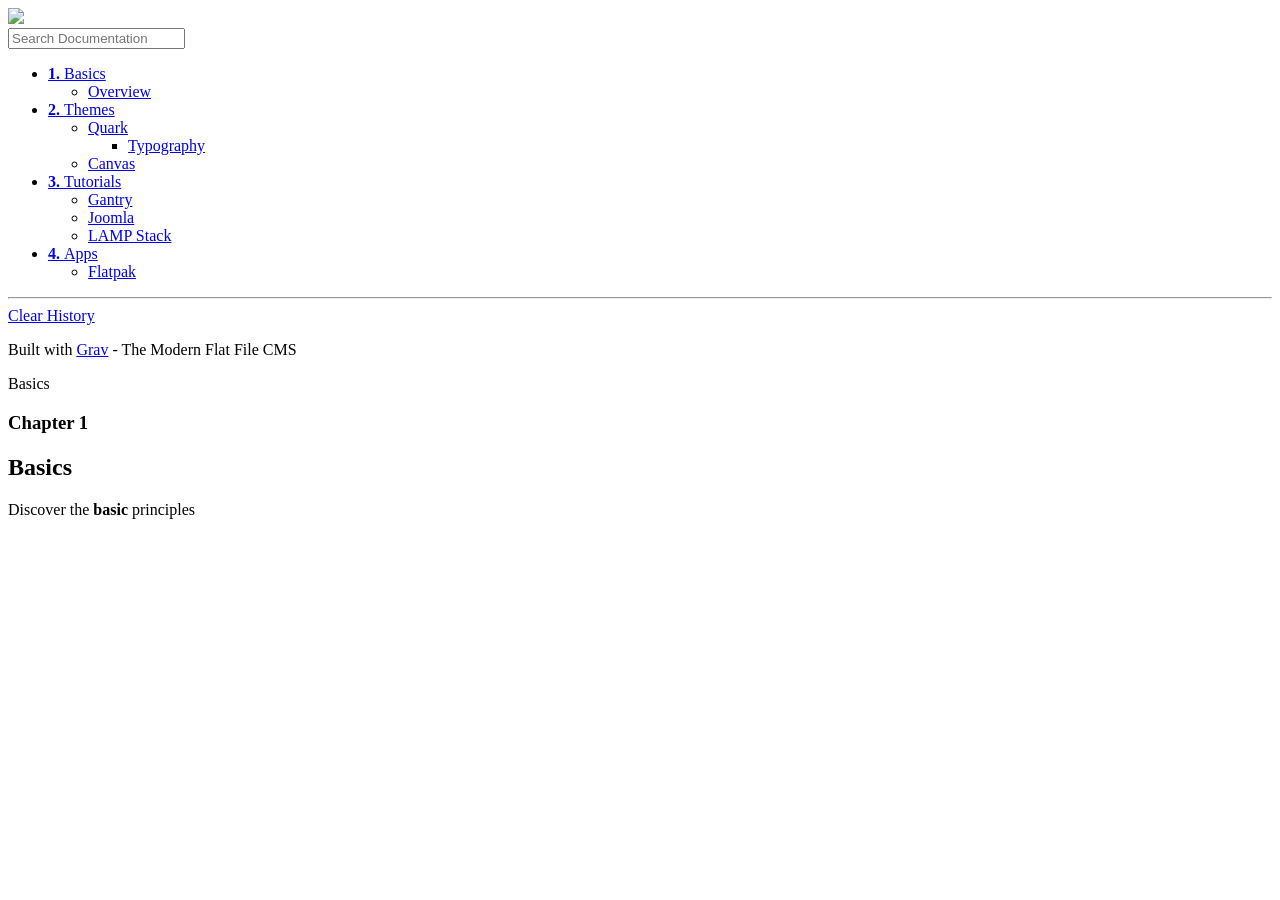
==== commit 0168fb0b: "Removed/Hidden logo from header" ====
--- a/feed:atom.html
+++ b/feed:atom.html
@@ -6,30 +6,30 @@
         <meta name="generator" content="GravCMS" />
     <meta name="description" content="RTFM Skeleton" />
     <meta name="viewport" content="width=device-width, initial-scale=1, maximum-scale=1, user-scalable=no, shrink-to-fit=no" />
-    <link rel="alternate" type="application/atom+xml" href="./feed:atom.html" title="Atom Feed" />
-    <link rel="alternate" type="application/rss+xml" href="./feed:rss.html" title="RSS Feed" />
-    <link rel="icon" type="image/png" href="user/themes/learn2/images/favicon.png">
+    <link rel="alternate" type="application/atom+xml" href="http://localhost/js-docs/feed:atom" title="Atom Feed" />
+    <link rel="alternate" type="application/rss+xml" href="http://localhost/js-docs/feed:rss" title="RSS Feed" />
+    <link rel="icon" type="image/png" href="/js-docs/user/themes/learn2/images/favicon.png">
 
                                             
             
                                                         
-        <link href="user/themes/learn2/css-compiled/nucleus.css" type="text/css" rel="stylesheet">
-<link href="user/themes/learn2/css-compiled/theme.css" type="text/css" rel="stylesheet">
-<link href="user/themes/learn2/css/font-awesome.min.css" type="text/css" rel="stylesheet">
-<link href="user/plugins/markdown-notices/assets/notices.css" type="text/css" rel="stylesheet">
-<link href="user/plugins/breadcrumbs/css/breadcrumbs.css" type="text/css" rel="stylesheet">
-<link href="user/plugins/highlight/css/learn.css" type="text/css" rel="stylesheet">
-<link href="user/plugins/prism-highlight/css/prism.css" type="text/css" rel="stylesheet">
-<link href="user/themes/learn2/css/featherlight.min.css" type="text/css" rel="stylesheet">
-
-    <script src="system/assets/jquery/jquery-3.x.min.js"></script>
-<script src="user/themes/learn2/js/modernizr.custom.71422.js"></script>
-<script src="user/plugins/anchors/js/anchor.min.js"></script>
-<script src="user/plugins/highlight/js/highlight.pack.js"></script>
-<script src="user/themes/learn2/js/featherlight.min.js"></script>
-<script src="user/themes/learn2/js/clipboard.min.js"></script>
-<script src="user/themes/learn2/js/jquery.scrollbar.min.js"></script>
-<script src="user/themes/learn2/js/learn.js"></script>
+        <link href="/js-docs/user/themes/learn2/css-compiled/nucleus.css" type="text/css" rel="stylesheet">
+<link href="/js-docs/user/themes/learn2/css-compiled/theme.css" type="text/css" rel="stylesheet">
+<link href="/js-docs/user/themes/learn2/css/font-awesome.min.css" type="text/css" rel="stylesheet">
+<link href="/js-docs/user/plugins/markdown-notices/assets/notices.css" type="text/css" rel="stylesheet">
+<link href="/js-docs/user/plugins/breadcrumbs/css/breadcrumbs.css" type="text/css" rel="stylesheet">
+<link href="/js-docs/user/plugins/highlight/css/learn.css" type="text/css" rel="stylesheet">
+<link href="/js-docs/user/plugins/prism-highlight/css/prism.css" type="text/css" rel="stylesheet">
+<link href="/js-docs/user/themes/learn2/css/featherlight.min.css" type="text/css" rel="stylesheet">
+
+    <script src="/js-docs/system/assets/jquery/jquery-3.x.min.js"></script>
+<script src="/js-docs/user/themes/learn2/js/modernizr.custom.71422.js"></script>
+<script src="/js-docs/user/plugins/anchors/js/anchor.min.js"></script>
+<script src="/js-docs/user/plugins/highlight/js/highlight.pack.js"></script>
+<script src="/js-docs/user/themes/learn2/js/featherlight.min.js"></script>
+<script src="/js-docs/user/themes/learn2/js/clipboard.min.js"></script>
+<script src="/js-docs/user/themes/learn2/js/jquery.scrollbar.min.js"></script>
+<script src="/js-docs/user/themes/learn2/js/learn.js"></script>
 <script>
 document.addEventListener('DOMContentLoaded', function() {
                     anchors.options = {
@@ -63,7 +63,7 @@
 	<path d="m185.34 67.248l0.64-0.306c11.56-5.583 19.04-17.434 19.04-30.196 0-18.491-15.06-33.535-33.58-33.535l-42.49-0.0002c-1.62 0-2.93 1.3153-2.93 2.933v91.726c0 1.624 1.31 2.94 2.93 2.94h10.64c1.62 0 2.94-1.316 2.94-2.94v-78.17h28.91c9.42 0 17.07 7.645 17.07 17.046 0 7.84-5.33 14.64-12.97 16.53-1.38 0.348-2.75 0.523-4.1 0.523h-10.64c-1.1 0-2.11 0.622-2.61 1.607-0.5 0.984-0.4 2.164 0.25 3.057l30.17 41.143c0.55 0.754 1.43 1.204 2.36 1.204h13.22c1.11 0 2.12-0.63 2.62-1.611 0.5-0.989 0.4-2.172-0.25-3.06l-21.22-28.891z"/>
 </svg>
 -->
-<img src="user/themes/learn2/images/custom/logo.png"></a>
+<img src="/js-docs/user/themes/learn2/images/custom/logo.png"></a>
                 <div class="searchbox">
     <label for="search-by"><i class="fa fa-search"></i></label>
     <input id="search-by" type="text" placeholder="Search Documentation"
@@ -80,14 +80,14 @@
                     <ul class="topics">
                                 
                                             <li class="dd-item active" data-nav-id="/">
-            <a href="index.html" >
+            <a href="/js-docs/" >
                 <i class="fa fa-check read-icon"></i>
                 <span><b>1. </b>Basics</span>
             </a>
                         <ul>
                     
                                             <li class="dd-item" data-nav-id="/basics/overview">
-            <a href="basics/overview.html" >
+            <a href="/js-docs/basics/overview" >
                 <i class="fa fa-check read-icon"></i>
                 <span><b></b>Overview</span>
             </a>
@@ -96,21 +96,21 @@
             </ul>
                     </li>
                             <li class="dd-item" data-nav-id="/themes">
-            <a href="themes.html" >
+            <a href="/js-docs/themes" >
                 <i class="fa fa-check read-icon"></i>
                 <span><b>2. </b>Themes</span>
             </a>
                         <ul>
                     
                                             <li class="dd-item" data-nav-id="/themes/quark">
-            <a href="themes/quark.html" >
+            <a href="/js-docs/themes/quark" >
                 <i class="fa fa-check read-icon"></i>
                 <span><b></b>Quark</span>
             </a>
                         <ul>
                     
                                             <li class="dd-item" data-nav-id="/themes/quark/typography">
-            <a href="themes/quark/typography.html" >
+            <a href="/js-docs/themes/quark/typography" >
                 <i class="fa fa-check read-icon"></i>
                 <span><b></b>Typography</span>
             </a>
@@ -119,7 +119,7 @@
             </ul>
                     </li>
                             <li class="dd-item" data-nav-id="/themes/canvas">
-            <a href="themes/canvas.html" >
+            <a href="/js-docs/themes/canvas" >
                 <i class="fa fa-check read-icon"></i>
                 <span><b></b>Canvas</span>
             </a>
@@ -128,26 +128,26 @@
             </ul>
                     </li>
                             <li class="dd-item" data-nav-id="/tutorials">
-            <a href="tutorials.html" >
+            <a href="/js-docs/tutorials" >
                 <i class="fa fa-check read-icon"></i>
                 <span><b>3. </b>Tutorials</span>
             </a>
                         <ul>
                     
                                             <li class="dd-item" data-nav-id="/tutorials/gantry ">
-            <a href="tutorials/gantry&#32;.html" >
+            <a href="/js-docs/tutorials/gantry%20" >
                 <i class="fa fa-check read-icon"></i>
                 <span><b></b>Gantry</span>
             </a>
                     </li>
                             <li class="dd-item" data-nav-id="/tutorials/joomla">
-            <a href="tutorials/joomla.html" >
+            <a href="/js-docs/tutorials/joomla" >
                 <i class="fa fa-check read-icon"></i>
                 <span><b></b>Joomla</span>
             </a>
                     </li>
                             <li class="dd-item" data-nav-id="/tutorials/lamp">
-            <a href="tutorials/lamp.html" >
+            <a href="/js-docs/tutorials/lamp" >
                 <i class="fa fa-check read-icon"></i>
                 <span><b></b>LAMP Stack</span>
             </a>
@@ -156,14 +156,14 @@
             </ul>
                     </li>
                             <li class="dd-item" data-nav-id="/apps">
-            <a href="apps.html" >
+            <a href="/js-docs/apps" >
                 <i class="fa fa-check read-icon"></i>
                 <span><b>4. </b>Apps</span>
             </a>
                         <ul>
                     
                                             <li class="dd-item" data-nav-id="/apps/flatpak">
-            <a href="apps/flatpak.html" >
+            <a href="/js-docs/apps/flatpak" >
                 <i class="fa fa-check read-icon"></i>
                 <span><b></b>Flatpak</span>
             </a>
@@ -175,7 +175,7 @@
                             </ul>
                 <hr />
 
-        <a class="padding" href="./feed:atom.html#" data-clear-history-toggle><i
+        <a class="padding" href="#" data-clear-history-toggle><i
                     class="fa fa-fw fa-history"></i> Clear History</a><br/>
 
         <section id="footer">
@@ -189,7 +189,7 @@
         <div id="overlay"></div>
 
         <div class="padding highlightable">
-            <a href="./feed:atom.html#" id="sidebar-toggle" data-sidebar-toggle><i class="fa fa-2x fa-bars"></i></a>
+            <a href="#" id="sidebar-toggle" data-sidebar-toggle><i class="fa fa-2x fa-bars"></i></a>
 
                         <div id="top-bar">
                 
@@ -216,13 +216,13 @@
         </div>
         	<div id="navigation">
 	
-		    <a class="nav nav-next" href="basics/overview.html"><i class="fa fa-chevron-right"></i></a>
+		    <a class="nav nav-next" href="/js-docs/basics/overview"><i class="fa fa-chevron-right"></i></a>
 		</div>
     </section>
     
                 
-            <script src="user/plugins/simplesearch/js/simplesearch.js"></script>
-<script src="user/plugins/prism-highlight/js/prism.js"></script>
+            <script src="/js-docs/user/plugins/simplesearch/js/simplesearch.js"></script>
+<script src="/js-docs/user/plugins/prism-highlight/js/prism.js"></script>
 <script>
 var __prism_nodes = null;
 __prism_nodes = document.querySelectorAll('pre:not([class*="language-"])');
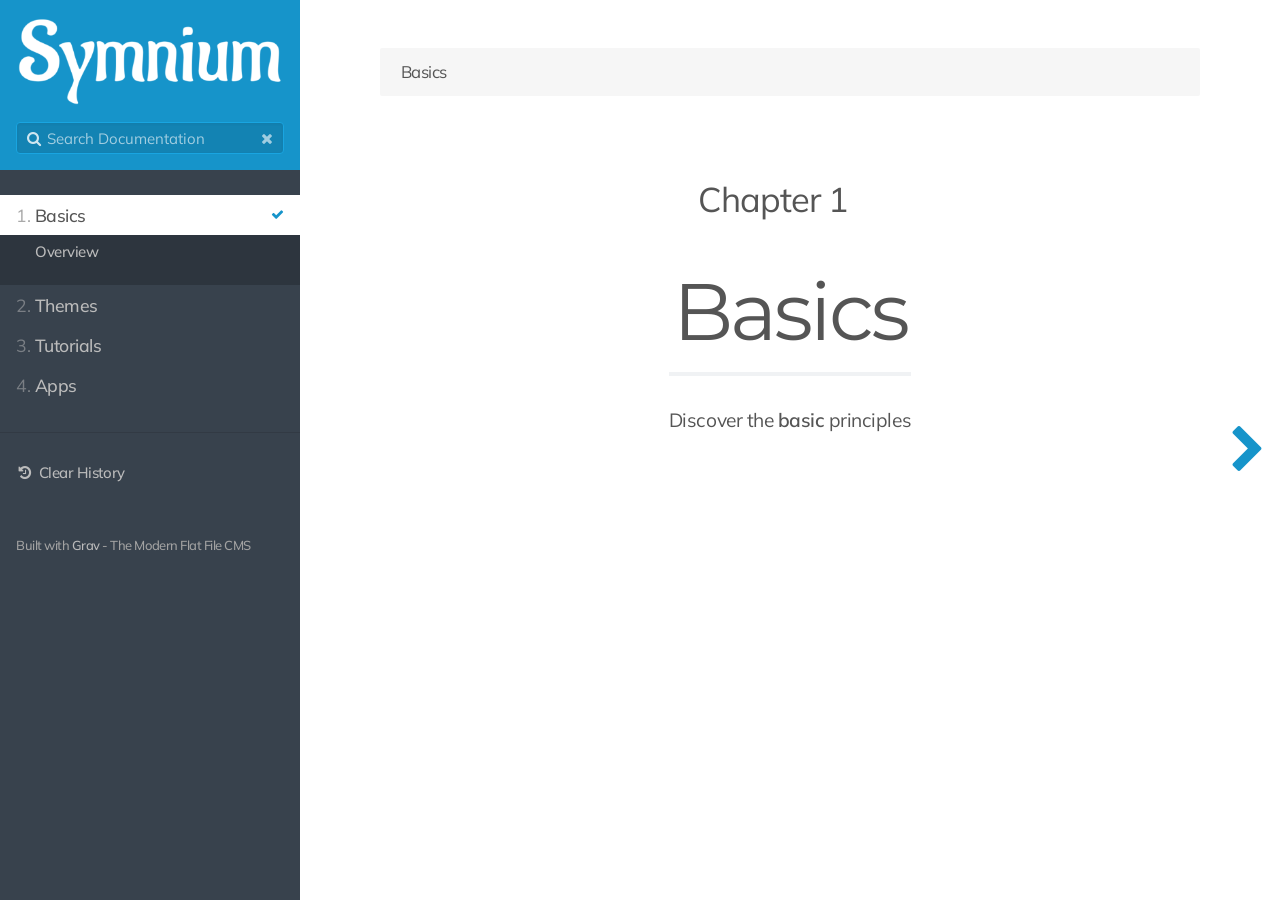
==== commit 6b6d9037: "Removed/Hidden logo from header" ====
--- a/feed:atom.html
+++ b/feed:atom.html
@@ -6,30 +6,30 @@
         <meta name="generator" content="GravCMS" />
     <meta name="description" content="RTFM Skeleton" />
     <meta name="viewport" content="width=device-width, initial-scale=1, maximum-scale=1, user-scalable=no, shrink-to-fit=no" />
-    <link rel="alternate" type="application/atom+xml" href="http://localhost/js-docs/feed:atom" title="Atom Feed" />
-    <link rel="alternate" type="application/rss+xml" href="http://localhost/js-docs/feed:rss" title="RSS Feed" />
-    <link rel="icon" type="image/png" href="/js-docs/user/themes/learn2/images/favicon.png">
+    <link rel="alternate" type="application/atom+xml" href="./feed:atom.html" title="Atom Feed" />
+    <link rel="alternate" type="application/rss+xml" href="./feed:rss.html" title="RSS Feed" />
+    <link rel="icon" type="image/png" href="user/themes/learn2/images/favicon.png">
 
                                             
             
                                                         
-        <link href="/js-docs/user/themes/learn2/css-compiled/nucleus.css" type="text/css" rel="stylesheet">
-<link href="/js-docs/user/themes/learn2/css-compiled/theme.css" type="text/css" rel="stylesheet">
-<link href="/js-docs/user/themes/learn2/css/font-awesome.min.css" type="text/css" rel="stylesheet">
-<link href="/js-docs/user/plugins/markdown-notices/assets/notices.css" type="text/css" rel="stylesheet">
-<link href="/js-docs/user/plugins/breadcrumbs/css/breadcrumbs.css" type="text/css" rel="stylesheet">
-<link href="/js-docs/user/plugins/highlight/css/learn.css" type="text/css" rel="stylesheet">
-<link href="/js-docs/user/plugins/prism-highlight/css/prism.css" type="text/css" rel="stylesheet">
-<link href="/js-docs/user/themes/learn2/css/featherlight.min.css" type="text/css" rel="stylesheet">
-
-    <script src="/js-docs/system/assets/jquery/jquery-3.x.min.js"></script>
-<script src="/js-docs/user/themes/learn2/js/modernizr.custom.71422.js"></script>
-<script src="/js-docs/user/plugins/anchors/js/anchor.min.js"></script>
-<script src="/js-docs/user/plugins/highlight/js/highlight.pack.js"></script>
-<script src="/js-docs/user/themes/learn2/js/featherlight.min.js"></script>
-<script src="/js-docs/user/themes/learn2/js/clipboard.min.js"></script>
-<script src="/js-docs/user/themes/learn2/js/jquery.scrollbar.min.js"></script>
-<script src="/js-docs/user/themes/learn2/js/learn.js"></script>
+        <link href="user/themes/learn2/css-compiled/nucleus.css" type="text/css" rel="stylesheet">
+<link href="user/themes/learn2/css-compiled/theme.css" type="text/css" rel="stylesheet">
+<link href="user/themes/learn2/css/font-awesome.min.css" type="text/css" rel="stylesheet">
+<link href="user/plugins/markdown-notices/assets/notices.css" type="text/css" rel="stylesheet">
+<link href="user/plugins/breadcrumbs/css/breadcrumbs.css" type="text/css" rel="stylesheet">
+<link href="user/plugins/highlight/css/learn.css" type="text/css" rel="stylesheet">
+<link href="user/plugins/prism-highlight/css/prism.css" type="text/css" rel="stylesheet">
+<link href="user/themes/learn2/css/featherlight.min.css" type="text/css" rel="stylesheet">
+
+    <script src="system/assets/jquery/jquery-3.x.min.js"></script>
+<script src="user/themes/learn2/js/modernizr.custom.71422.js"></script>
+<script src="user/plugins/anchors/js/anchor.min.js"></script>
+<script src="user/plugins/highlight/js/highlight.pack.js"></script>
+<script src="user/themes/learn2/js/featherlight.min.js"></script>
+<script src="user/themes/learn2/js/clipboard.min.js"></script>
+<script src="user/themes/learn2/js/jquery.scrollbar.min.js"></script>
+<script src="user/themes/learn2/js/learn.js"></script>
 <script>
 document.addEventListener('DOMContentLoaded', function() {
                     anchors.options = {
@@ -63,7 +63,7 @@
 	<path d="m185.34 67.248l0.64-0.306c11.56-5.583 19.04-17.434 19.04-30.196 0-18.491-15.06-33.535-33.58-33.535l-42.49-0.0002c-1.62 0-2.93 1.3153-2.93 2.933v91.726c0 1.624 1.31 2.94 2.93 2.94h10.64c1.62 0 2.94-1.316 2.94-2.94v-78.17h28.91c9.42 0 17.07 7.645 17.07 17.046 0 7.84-5.33 14.64-12.97 16.53-1.38 0.348-2.75 0.523-4.1 0.523h-10.64c-1.1 0-2.11 0.622-2.61 1.607-0.5 0.984-0.4 2.164 0.25 3.057l30.17 41.143c0.55 0.754 1.43 1.204 2.36 1.204h13.22c1.11 0 2.12-0.63 2.62-1.611 0.5-0.989 0.4-2.172-0.25-3.06l-21.22-28.891z"/>
 </svg>
 -->
-<img src="/js-docs/user/themes/learn2/images/custom/logo.png"></a>
+<img src="user/themes/learn2/images/custom/logo.png"></a>
                 <div class="searchbox">
     <label for="search-by"><i class="fa fa-search"></i></label>
     <input id="search-by" type="text" placeholder="Search Documentation"
@@ -80,14 +80,14 @@
                     <ul class="topics">
                                 
                                             <li class="dd-item active" data-nav-id="/">
-            <a href="/js-docs/" >
+            <a href="index.html" >
                 <i class="fa fa-check read-icon"></i>
                 <span><b>1. </b>Basics</span>
             </a>
                         <ul>
                     
                                             <li class="dd-item" data-nav-id="/basics/overview">
-            <a href="/js-docs/basics/overview" >
+            <a href="basics/overview.html" >
                 <i class="fa fa-check read-icon"></i>
                 <span><b></b>Overview</span>
             </a>
@@ -96,21 +96,21 @@
             </ul>
                     </li>
                             <li class="dd-item" data-nav-id="/themes">
-            <a href="/js-docs/themes" >
+            <a href="themes.html" >
                 <i class="fa fa-check read-icon"></i>
                 <span><b>2. </b>Themes</span>
             </a>
                         <ul>
                     
                                             <li class="dd-item" data-nav-id="/themes/quark">
-            <a href="/js-docs/themes/quark" >
+            <a href="themes/quark.html" >
                 <i class="fa fa-check read-icon"></i>
                 <span><b></b>Quark</span>
             </a>
                         <ul>
                     
                                             <li class="dd-item" data-nav-id="/themes/quark/typography">
-            <a href="/js-docs/themes/quark/typography" >
+            <a href="themes/quark/typography.html" >
                 <i class="fa fa-check read-icon"></i>
                 <span><b></b>Typography</span>
             </a>
@@ -119,7 +119,7 @@
             </ul>
                     </li>
                             <li class="dd-item" data-nav-id="/themes/canvas">
-            <a href="/js-docs/themes/canvas" >
+            <a href="themes/canvas.html" >
                 <i class="fa fa-check read-icon"></i>
                 <span><b></b>Canvas</span>
             </a>
@@ -128,26 +128,26 @@
             </ul>
                     </li>
                             <li class="dd-item" data-nav-id="/tutorials">
-            <a href="/js-docs/tutorials" >
+            <a href="tutorials.html" >
                 <i class="fa fa-check read-icon"></i>
                 <span><b>3. </b>Tutorials</span>
             </a>
                         <ul>
                     
                                             <li class="dd-item" data-nav-id="/tutorials/gantry ">
-            <a href="/js-docs/tutorials/gantry%20" >
+            <a href="tutorials/gantry&#32;.html" >
                 <i class="fa fa-check read-icon"></i>
                 <span><b></b>Gantry</span>
             </a>
                     </li>
                             <li class="dd-item" data-nav-id="/tutorials/joomla">
-            <a href="/js-docs/tutorials/joomla" >
+            <a href="tutorials/joomla.html" >
                 <i class="fa fa-check read-icon"></i>
                 <span><b></b>Joomla</span>
             </a>
                     </li>
                             <li class="dd-item" data-nav-id="/tutorials/lamp">
-            <a href="/js-docs/tutorials/lamp" >
+            <a href="tutorials/lamp.html" >
                 <i class="fa fa-check read-icon"></i>
                 <span><b></b>LAMP Stack</span>
             </a>
@@ -156,14 +156,14 @@
             </ul>
                     </li>
                             <li class="dd-item" data-nav-id="/apps">
-            <a href="/js-docs/apps" >
+            <a href="apps.html" >
                 <i class="fa fa-check read-icon"></i>
                 <span><b>4. </b>Apps</span>
             </a>
                         <ul>
                     
                                             <li class="dd-item" data-nav-id="/apps/flatpak">
-            <a href="/js-docs/apps/flatpak" >
+            <a href="apps/flatpak.html" >
                 <i class="fa fa-check read-icon"></i>
                 <span><b></b>Flatpak</span>
             </a>
@@ -175,7 +175,7 @@
                             </ul>
                 <hr />
 
-        <a class="padding" href="#" data-clear-history-toggle><i
+        <a class="padding" href="./feed:atom.html#" data-clear-history-toggle><i
                     class="fa fa-fw fa-history"></i> Clear History</a><br/>
 
         <section id="footer">
@@ -189,7 +189,7 @@
         <div id="overlay"></div>
 
         <div class="padding highlightable">
-            <a href="#" id="sidebar-toggle" data-sidebar-toggle><i class="fa fa-2x fa-bars"></i></a>
+            <a href="./feed:atom.html#" id="sidebar-toggle" data-sidebar-toggle><i class="fa fa-2x fa-bars"></i></a>
 
                         <div id="top-bar">
                 
@@ -216,13 +216,13 @@
         </div>
         	<div id="navigation">
 	
-		    <a class="nav nav-next" href="/js-docs/basics/overview"><i class="fa fa-chevron-right"></i></a>
+		    <a class="nav nav-next" href="basics/overview.html"><i class="fa fa-chevron-right"></i></a>
 		</div>
     </section>
     
                 
-            <script src="/js-docs/user/plugins/simplesearch/js/simplesearch.js"></script>
-<script src="/js-docs/user/plugins/prism-highlight/js/prism.js"></script>
+            <script src="user/plugins/simplesearch/js/simplesearch.js"></script>
+<script src="user/plugins/prism-highlight/js/prism.js"></script>
 <script>
 var __prism_nodes = null;
 __prism_nodes = document.querySelectorAll('pre:not([class*="language-"])');
--- a/user/themes/learn2/css-compiled/nucleus.css
+++ b/user/themes/learn2/css-compiled/nucleus.css
@@ -0,0 +1,617 @@
+*, *::before, *::after {
+  -webkit-box-sizing: border-box;
+  -moz-box-sizing: border-box;
+  box-sizing: border-box; }
+
+@-webkit-viewport {
+  width: device-width; }
+@-moz-viewport {
+  width: device-width; }
+@-ms-viewport {
+  width: device-width; }
+@-o-viewport {
+  width: device-width; }
+@viewport {
+  width: device-width; }
+html {
+  font-size: 100%;
+  -ms-text-size-adjust: 100%;
+  -webkit-text-size-adjust: 100%; }
+
+body {
+  margin: 0; }
+
+article,
+aside,
+details,
+figcaption,
+figure,
+footer,
+header,
+hgroup,
+main,
+nav,
+section,
+summary {
+  display: block; }
+
+audio,
+canvas,
+progress,
+video {
+  display: inline-block;
+  vertical-align: baseline; }
+
+audio:not([controls]) {
+  display: none;
+  height: 0; }
+
+[hidden],
+template {
+  display: none; }
+
+a {
+  background: transparent;
+  text-decoration: none; }
+
+a:active,
+a:hover {
+  outline: 0; }
+
+abbr[title] {
+  border-bottom: 1px dotted; }
+
+b,
+strong {
+  font-weight: bold; }
+
+dfn {
+  font-style: italic; }
+
+mark {
+  background: #FFFF27;
+  color: #333; }
+
+sub,
+sup {
+  font-size: 0.8rem;
+  line-height: 0;
+  position: relative;
+  vertical-align: baseline; }
+
+sup {
+  top: -0.5em; }
+
+sub {
+  bottom: -0.25em; }
+
+img {
+  border: 0;
+  max-width: 100%; }
+
+svg:not(:root) {
+  overflow: hidden; }
+
+figure {
+  margin: 1em 40px; }
+
+hr {
+  height: 0; }
+
+pre {
+  overflow: auto; }
+
+button,
+input,
+optgroup,
+select,
+textarea {
+  color: inherit;
+  font: inherit;
+  margin: 0; }
+
+button {
+  overflow: visible; }
+
+button,
+select {
+  text-transform: none; }
+
+button,
+html input[type="button"],
+input[type="reset"],
+input[type="submit"] {
+  -webkit-appearance: button;
+  cursor: pointer; }
+
+button[disabled],
+html input[disabled] {
+  cursor: default; }
+
+button::-moz-focus-inner,
+input::-moz-focus-inner {
+  border: 0;
+  padding: 0; }
+
+input {
+  line-height: normal; }
+
+input[type="checkbox"],
+input[type="radio"] {
+  padding: 0; }
+
+input[type="number"]::-webkit-inner-spin-button,
+input[type="number"]::-webkit-outer-spin-button {
+  height: auto; }
+
+input[type="search"] {
+  -webkit-appearance: textfield; }
+
+input[type="search"]::-webkit-search-cancel-button,
+input[type="search"]::-webkit-search-decoration {
+  -webkit-appearance: none; }
+
+legend {
+  border: 0;
+  padding: 0; }
+
+textarea {
+  overflow: auto; }
+
+optgroup {
+  font-weight: bold; }
+
+table {
+  border-collapse: collapse;
+  border-spacing: 0;
+  table-layout: fixed;
+  width: 100%; }
+
+tr, td, th {
+  vertical-align: middle; }
+
+th, td {
+  padding: 0.425rem 0; }
+
+th {
+  text-align: left; }
+
+.container {
+  width: 75em;
+  margin: 0 auto;
+  padding: 0; }
+  @media only all and (min-width: 60em) and (max-width: 74.938em) {
+    .container {
+      width: 60em; } }
+  @media only all and (min-width: 48em) and (max-width: 59.938em) {
+    .container {
+      width: 48em; } }
+  @media only all and (min-width: 30.063em) and (max-width: 47.938em) {
+    .container {
+      width: 30em; } }
+  @media only all and (max-width: 30em) {
+    .container {
+      width: 100%; } }
+
+.grid {
+  display: -webkit-box;
+  display: -moz-box;
+  display: box;
+  display: -webkit-flex;
+  display: -moz-flex;
+  display: -ms-flexbox;
+  display: flex;
+  -webkit-flex-flow: row;
+  -moz-flex-flow: row;
+  flex-flow: row;
+  list-style: none;
+  margin: 0;
+  padding: 0; }
+  @media only all and (max-width: 47.938em) {
+    .grid {
+      -webkit-flex-flow: row wrap;
+      -moz-flex-flow: row wrap;
+      flex-flow: row wrap; } }
+
+.block {
+  -webkit-box-flex: 1;
+  -moz-box-flex: 1;
+  box-flex: 1;
+  -webkit-flex: 1;
+  -moz-flex: 1;
+  -ms-flex: 1;
+  flex: 1;
+  min-width: 0;
+  min-height: 0; }
+  @media only all and (max-width: 47.938em) {
+    .block {
+      -webkit-box-flex: 0;
+      -moz-box-flex: 0;
+      box-flex: 0;
+      -webkit-flex: 0 100%;
+      -moz-flex: 0 100%;
+      -ms-flex: 0 100%;
+      flex: 0 100%; } }
+
+.content {
+  margin: 0.625rem;
+  padding: 0.938rem; }
+
+@media only all and (max-width: 47.938em) {
+  body [class*="size-"] {
+    -webkit-box-flex: 0;
+    -moz-box-flex: 0;
+    box-flex: 0;
+    -webkit-flex: 0 100%;
+    -moz-flex: 0 100%;
+    -ms-flex: 0 100%;
+    flex: 0 100%; } }
+
+.size-1-2 {
+  -webkit-box-flex: 0;
+  -moz-box-flex: 0;
+  box-flex: 0;
+  -webkit-flex: 0 50%;
+  -moz-flex: 0 50%;
+  -ms-flex: 0 50%;
+  flex: 0 50%; }
+
+.size-1-3 {
+  -webkit-box-flex: 0;
+  -moz-box-flex: 0;
+  box-flex: 0;
+  -webkit-flex: 0 33.33333%;
+  -moz-flex: 0 33.33333%;
+  -ms-flex: 0 33.33333%;
+  flex: 0 33.33333%; }
+
+.size-1-4 {
+  -webkit-box-flex: 0;
+  -moz-box-flex: 0;
+  box-flex: 0;
+  -webkit-flex: 0 25%;
+  -moz-flex: 0 25%;
+  -ms-flex: 0 25%;
+  flex: 0 25%; }
+
+.size-1-5 {
+  -webkit-box-flex: 0;
+  -moz-box-flex: 0;
+  box-flex: 0;
+  -webkit-flex: 0 20%;
+  -moz-flex: 0 20%;
+  -ms-flex: 0 20%;
+  flex: 0 20%; }
+
+.size-1-6 {
+  -webkit-box-flex: 0;
+  -moz-box-flex: 0;
+  box-flex: 0;
+  -webkit-flex: 0 16.66667%;
+  -moz-flex: 0 16.66667%;
+  -ms-flex: 0 16.66667%;
+  flex: 0 16.66667%; }
+
+.size-1-7 {
+  -webkit-box-flex: 0;
+  -moz-box-flex: 0;
+  box-flex: 0;
+  -webkit-flex: 0 14.28571%;
+  -moz-flex: 0 14.28571%;
+  -ms-flex: 0 14.28571%;
+  flex: 0 14.28571%; }
+
+.size-1-8 {
+  -webkit-box-flex: 0;
+  -moz-box-flex: 0;
+  box-flex: 0;
+  -webkit-flex: 0 12.5%;
+  -moz-flex: 0 12.5%;
+  -ms-flex: 0 12.5%;
+  flex: 0 12.5%; }
+
+.size-1-9 {
+  -webkit-box-flex: 0;
+  -moz-box-flex: 0;
+  box-flex: 0;
+  -webkit-flex: 0 11.11111%;
+  -moz-flex: 0 11.11111%;
+  -ms-flex: 0 11.11111%;
+  flex: 0 11.11111%; }
+
+.size-1-10 {
+  -webkit-box-flex: 0;
+  -moz-box-flex: 0;
+  box-flex: 0;
+  -webkit-flex: 0 10%;
+  -moz-flex: 0 10%;
+  -ms-flex: 0 10%;
+  flex: 0 10%; }
+
+.size-1-11 {
+  -webkit-box-flex: 0;
+  -moz-box-flex: 0;
+  box-flex: 0;
+  -webkit-flex: 0 9.09091%;
+  -moz-flex: 0 9.09091%;
+  -ms-flex: 0 9.09091%;
+  flex: 0 9.09091%; }
+
+.size-1-12 {
+  -webkit-box-flex: 0;
+  -moz-box-flex: 0;
+  box-flex: 0;
+  -webkit-flex: 0 8.33333%;
+  -moz-flex: 0 8.33333%;
+  -ms-flex: 0 8.33333%;
+  flex: 0 8.33333%; }
+
+@media only all and (min-width: 48em) and (max-width: 59.938em) {
+  .size-tablet-1-2 {
+    -webkit-box-flex: 0;
+    -moz-box-flex: 0;
+    box-flex: 0;
+    -webkit-flex: 0 50%;
+    -moz-flex: 0 50%;
+    -ms-flex: 0 50%;
+    flex: 0 50%; }
+
+  .size-tablet-1-3 {
+    -webkit-box-flex: 0;
+    -moz-box-flex: 0;
+    box-flex: 0;
+    -webkit-flex: 0 33.33333%;
+    -moz-flex: 0 33.33333%;
+    -ms-flex: 0 33.33333%;
+    flex: 0 33.33333%; }
+
+  .size-tablet-1-4 {
+    -webkit-box-flex: 0;
+    -moz-box-flex: 0;
+    box-flex: 0;
+    -webkit-flex: 0 25%;
+    -moz-flex: 0 25%;
+    -ms-flex: 0 25%;
+    flex: 0 25%; }
+
+  .size-tablet-1-5 {
+    -webkit-box-flex: 0;
+    -moz-box-flex: 0;
+    box-flex: 0;
+    -webkit-flex: 0 20%;
+    -moz-flex: 0 20%;
+    -ms-flex: 0 20%;
+    flex: 0 20%; }
+
+  .size-tablet-1-6 {
+    -webkit-box-flex: 0;
+    -moz-box-flex: 0;
+    box-flex: 0;
+    -webkit-flex: 0 16.66667%;
+    -moz-flex: 0 16.66667%;
+    -ms-flex: 0 16.66667%;
+    flex: 0 16.66667%; }
+
+  .size-tablet-1-7 {
+    -webkit-box-flex: 0;
+    -moz-box-flex: 0;
+    box-flex: 0;
+    -webkit-flex: 0 14.28571%;
+    -moz-flex: 0 14.28571%;
+    -ms-flex: 0 14.28571%;
+    flex: 0 14.28571%; }
+
+  .size-tablet-1-8 {
+    -webkit-box-flex: 0;
+    -moz-box-flex: 0;
+    box-flex: 0;
+    -webkit-flex: 0 12.5%;
+    -moz-flex: 0 12.5%;
+    -ms-flex: 0 12.5%;
+    flex: 0 12.5%; }
+
+  .size-tablet-1-9 {
+    -webkit-box-flex: 0;
+    -moz-box-flex: 0;
+    box-flex: 0;
+    -webkit-flex: 0 11.11111%;
+    -moz-flex: 0 11.11111%;
+    -ms-flex: 0 11.11111%;
+    flex: 0 11.11111%; }
+
+  .size-tablet-1-10 {
+    -webkit-box-flex: 0;
+    -moz-box-flex: 0;
+    box-flex: 0;
+    -webkit-flex: 0 10%;
+    -moz-flex: 0 10%;
+    -ms-flex: 0 10%;
+    flex: 0 10%; }
+
+  .size-tablet-1-11 {
+    -webkit-box-flex: 0;
+    -moz-box-flex: 0;
+    box-flex: 0;
+    -webkit-flex: 0 9.09091%;
+    -moz-flex: 0 9.09091%;
+    -ms-flex: 0 9.09091%;
+    flex: 0 9.09091%; }
+
+  .size-tablet-1-12 {
+    -webkit-box-flex: 0;
+    -moz-box-flex: 0;
+    box-flex: 0;
+    -webkit-flex: 0 8.33333%;
+    -moz-flex: 0 8.33333%;
+    -ms-flex: 0 8.33333%;
+    flex: 0 8.33333%; } }
+@media only all and (max-width: 47.938em) {
+  @supports not (flex-wrap: wrap) {
+    .grid {
+      display: block;
+      -webkit-box-lines: inherit;
+      -moz-box-lines: inherit;
+      box-lines: inherit;
+      -webkit-flex-wrap: inherit;
+      -moz-flex-wrap: inherit;
+      -ms-flex-wrap: inherit;
+      flex-wrap: inherit; }
+
+    .block {
+      display: block;
+      -webkit-box-flex: inherit;
+      -moz-box-flex: inherit;
+      box-flex: inherit;
+      -webkit-flex: inherit;
+      -moz-flex: inherit;
+      -ms-flex: inherit;
+      flex: inherit; } } }
+.first-block {
+  -webkit-box-ordinal-group: 0;
+  -webkit-order: -1;
+  -ms-flex-order: -1;
+  order: -1; }
+
+.last-block {
+  -webkit-box-ordinal-group: 2;
+  -webkit-order: 1;
+  -ms-flex-order: 1;
+  order: 1; }
+
+.fixed-blocks {
+  -webkit-flex-flow: row wrap;
+  -moz-flex-flow: row wrap;
+  flex-flow: row wrap; }
+  .fixed-blocks .block {
+    -webkit-box-flex: inherit;
+    -moz-box-flex: inherit;
+    box-flex: inherit;
+    -webkit-flex: inherit;
+    -moz-flex: inherit;
+    -ms-flex: inherit;
+    flex: inherit;
+    width: 25%; }
+    @media only all and (min-width: 60em) and (max-width: 74.938em) {
+      .fixed-blocks .block {
+        width: 33.33333%; } }
+    @media only all and (min-width: 48em) and (max-width: 59.938em) {
+      .fixed-blocks .block {
+        width: 50%; } }
+    @media only all and (max-width: 47.938em) {
+      .fixed-blocks .block {
+        width: 100%; } }
+
+body {
+  font-size: 1.05rem;
+  line-height: 1.7; }
+
+h1, h2, h3, h4, h5, h6 {
+  margin: 0.85rem 0 1.7rem 0;
+  text-rendering: optimizeLegibility; }
+
+h1 {
+  font-size: 3.25rem; }
+
+h2 {
+  font-size: 2.55rem; }
+
+h3 {
+  font-size: 2.15rem; }
+
+h4 {
+  font-size: 1.8rem; }
+
+h5 {
+  font-size: 1.4rem; }
+
+h6 {
+  font-size: 0.9rem; }
+
+p {
+  margin: 1.7rem 0; }
+
+ul, ol {
+  margin-top: 1.7rem;
+  margin-bottom: 1.7rem; }
+  ul ul, ul ol, ol ul, ol ol {
+    margin-top: 0;
+    margin-bottom: 0; }
+
+blockquote {
+  margin: 1.7rem 0;
+  padding-left: 0.85rem; }
+
+cite {
+  display: block;
+  font-size: 0.925rem; }
+  cite:before {
+    content: "\2014 \0020"; }
+
+pre {
+  margin: 1.7rem 0;
+  padding: 0.938rem; }
+
+code {
+  vertical-align: bottom; }
+
+small {
+  font-size: 0.925rem; }
+
+hr {
+  border-left: none;
+  border-right: none;
+  border-top: none;
+  margin: 1.7rem 0; }
+
+fieldset {
+  border: 0;
+  padding: 0.938rem;
+  margin: 0 0 1.7rem 0; }
+
+input,
+label,
+select {
+  display: block; }
+
+label {
+  margin-bottom: 0.425rem; }
+  label.required:after {
+    content: "*"; }
+  label abbr {
+    display: none; }
+
+textarea, input[type="email"], input[type="number"], input[type="password"], input[type="search"], input[type="tel"], input[type="text"], input[type="url"], input[type="color"], input[type="date"], input[type="datetime"], input[type="datetime-local"], input[type="month"], input[type="time"], input[type="week"], select[multiple=multiple] {
+  -webkit-transition: border-color;
+  -moz-transition: border-color;
+  transition: border-color;
+  border-radius: 0.1875rem;
+  margin-bottom: 0.85rem;
+  padding: 0.425rem 0.425rem;
+  width: 100%; }
+  textarea:focus, input[type="email"]:focus, input[type="number"]:focus, input[type="password"]:focus, input[type="search"]:focus, input[type="tel"]:focus, input[type="text"]:focus, input[type="url"]:focus, input[type="color"]:focus, input[type="date"]:focus, input[type="datetime"]:focus, input[type="datetime-local"]:focus, input[type="month"]:focus, input[type="time"]:focus, input[type="week"]:focus, select[multiple=multiple]:focus {
+    outline: none; }
+
+textarea {
+  resize: vertical; }
+
+input[type="checkbox"], input[type="radio"] {
+  display: inline;
+  margin-right: 0.425rem; }
+
+input[type="file"] {
+  width: 100%; }
+
+select {
+  width: auto;
+  max-width: 100%;
+  margin-bottom: 1.7rem; }
+
+button,
+input[type="submit"] {
+  cursor: pointer;
+  user-select: none;
+  vertical-align: middle;
+  white-space: nowrap;
+  border: inherit; }
+
+/*# sourceMappingURL=nucleus.css.map */
--- a/user/themes/learn2/css-compiled/theme.css
+++ b/user/themes/learn2/css-compiled/theme.css
@@ -0,0 +1,940 @@
+@charset "UTF-8";
+@import url(http://fonts.googleapis.com/css?family=Montserrat:400|Muli:300,400|Inconsolata);
+#top-github-link, #body #breadcrumbs {
+  position: relative;
+  top: 50%;
+  -webkit-transform: translateY(-50%);
+  -moz-transform: translateY(-50%);
+  -o-transform: translateY(-50%);
+  -ms-transform: translateY(-50%);
+  transform: translateY(-50%); }
+
+.button, .button-secondary {
+  display: inline-block;
+  padding: 7px 12px; }
+  .button:active, .button-secondary:active {
+    margin: 2px 0 -2px 0; }
+
+body {
+  background: #fff;
+  color: #555;
+  -webkit-font-smoothing: antialiased;
+  -moz-osx-font-smoothing: grayscale; }
+
+a {
+  color: #1694CA; }
+  a:hover {
+    color: #0e6185; }
+
+pre {
+  position: relative; }
+
+.bg {
+  background: #fff;
+  border: 1px solid #eaeaea; }
+
+b, strong, label, th {
+  font-weight: 600; }
+
+.default-animation, #header #logo-svg, #header #logo-svg path, #sidebar, #sidebar ul, #body, #body .padding, #body .nav {
+  -webkit-transition: all 0.5s ease;
+  -moz-transition: all 0.5s ease;
+  transition: all 0.5s ease; }
+
+fieldset {
+  border: 1px solid #ddd; }
+
+textarea, input[type="email"], input[type="number"], input[type="password"], input[type="search"], input[type="tel"], input[type="text"], input[type="url"], input[type="color"], input[type="date"], input[type="datetime"], input[type="datetime-local"], input[type="month"], input[type="time"], input[type="week"], select[multiple=multiple] {
+  background-color: white;
+  border: 1px solid #ddd;
+  box-shadow: inset 0 1px 3px rgba(0, 0, 0, 0.06); }
+  textarea:hover, input[type="email"]:hover, input[type="number"]:hover, input[type="password"]:hover, input[type="search"]:hover, input[type="tel"]:hover, input[type="text"]:hover, input[type="url"]:hover, input[type="color"]:hover, input[type="date"]:hover, input[type="datetime"]:hover, input[type="datetime-local"]:hover, input[type="month"]:hover, input[type="time"]:hover, input[type="week"]:hover, select[multiple=multiple]:hover {
+    border-color: #c4c4c4; }
+  textarea:focus, input[type="email"]:focus, input[type="number"]:focus, input[type="password"]:focus, input[type="search"]:focus, input[type="tel"]:focus, input[type="text"]:focus, input[type="url"]:focus, input[type="color"]:focus, input[type="date"]:focus, input[type="datetime"]:focus, input[type="datetime-local"]:focus, input[type="month"]:focus, input[type="time"]:focus, input[type="week"]:focus, select[multiple=multiple]:focus {
+    border-color: #1694CA;
+    box-shadow: inset 0 1px 3px rgba(0, 0, 0, 0.06), 0 0 5px rgba(19, 131, 179, 0.7); }
+
+#header {
+  background: #1694CA;
+  color: #fff;
+  text-align: center;
+  padding: 1rem; }
+  #header a {
+    display: inline-block; }
+  #header #logo-svg {
+    width: 8rem;
+    height: 2rem; }
+    #header #logo-svg path {
+      fill: #fff; }
+
+.searchbox {
+  margin-top: 0.5rem;
+  position: relative;
+  border: 1px solid #19a5e1;
+  background: #1383b3;
+  border-radius: 4px; }
+  .searchbox label {
+    color: rgba(255, 255, 255, 0.8);
+    position: absolute;
+    left: 10px;
+    top: 3px; }
+  .searchbox span {
+    color: rgba(255, 255, 255, 0.6);
+    position: absolute;
+    right: 10px;
+    top: 3px;
+    cursor: pointer; }
+    .searchbox span:hover {
+      color: rgba(255, 255, 255, 0.9); }
+  .searchbox input {
+    display: inline-block;
+    color: #fff;
+    width: 100%;
+    height: 30px;
+    background: transparent;
+    border: 0;
+    padding: 0 25px 0 30px;
+    margin: 0;
+    font-weight: 400; }
+    .searchbox input::-webkit-input-placeholder {
+      color: rgba(255, 255, 255, 0.6); }
+    .searchbox input::-moz-placeholder {
+      color: rgba(255, 255, 255, 0.6); }
+    .searchbox input:-moz-placeholder {
+      color: rgba(255, 255, 255, 0.6); }
+    .searchbox input:-ms-input-placeholder {
+      color: rgba(255, 255, 255, 0.6); }
+
+#sidebar-toggle {
+  display: none; }
+  @media only all and (max-width: 47.938em) {
+    #sidebar-toggle {
+      display: inline-block; } }
+
+#sidebar {
+  background-color: #38424D;
+  position: fixed;
+  top: 0;
+  width: 300px;
+  bottom: 0;
+  left: 0;
+  font-weight: 500;
+  font-size: 15px; }
+  #sidebar a {
+    color: #bbbbbb; }
+    #sidebar a:hover {
+      color: #d5d5d5; }
+    #sidebar a.subtitle {
+      color: rgba(187, 187, 187, 0.6); }
+  #sidebar hr {
+    border-bottom: 1px solid #323a44; }
+  #sidebar a.padding {
+    padding: 0 1rem; }
+  #sidebar h5 {
+    margin: 2rem 0 0;
+    position: relative;
+    line-height: 2; }
+    #sidebar h5 a {
+      display: block;
+      margin-left: 0;
+      margin-right: 0;
+      padding-left: 1rem;
+      padding-right: 1rem; }
+    #sidebar h5 i {
+      color: rgba(187, 187, 187, 0.6);
+      position: absolute;
+      right: 0.6rem;
+      top: 0.7rem;
+      font-size: 80%; }
+    #sidebar h5.parent a {
+      background: #293038;
+      color: #c8c8c8 !important; }
+    #sidebar h5.active a {
+      background: #fff;
+      color: #555 !important; }
+    #sidebar h5.active i {
+      color: #555 !important; }
+  #sidebar h5 + ul.topics {
+    display: none;
+    margin-top: 0; }
+  #sidebar h5.parent + ul.topics, #sidebar h5.active + ul.topics {
+    display: block; }
+  #sidebar ul {
+    list-style: none;
+    padding: 0;
+    margin: 0; }
+    #sidebar ul.searched a {
+      color: #888888; }
+    #sidebar ul.searched .search-match a {
+      color: #d5d5d5; }
+      #sidebar ul.searched .search-match a:hover {
+        color: #eeeeee; }
+    #sidebar ul.topics {
+      margin: 0 1rem; }
+      #sidebar ul.topics.searched ul {
+        display: block; }
+      #sidebar ul.topics ul {
+        display: none;
+        padding-bottom: 1rem; }
+        #sidebar ul.topics ul ul {
+          padding-bottom: 0; }
+      #sidebar ul.topics li.parent ul, #sidebar ul.topics > li.active ul {
+        display: block; }
+      #sidebar ul.topics > li > a {
+        line-height: 2rem;
+        font-size: 1.1rem; }
+        #sidebar ul.topics > li > a b {
+          opacity: 0.5;
+          font-weight: normal; }
+        #sidebar ul.topics > li > a .fa {
+          margin-top: 9px; }
+      #sidebar ul.topics > li.parent, #sidebar ul.topics > li.active {
+        background: #2d353e;
+        margin-left: -1rem;
+        margin-right: -1rem;
+        padding-left: 1rem;
+        padding-right: 1rem; }
+    #sidebar ul li.active > a {
+      background: #fff;
+      color: #555 !important;
+      margin-left: -1rem;
+      margin-right: -1rem;
+      padding-left: 1rem;
+      padding-right: 1rem; }
+    #sidebar ul li {
+      padding: 0; }
+      #sidebar ul li.visited + span {
+        margin-right: 16px; }
+      #sidebar ul li a {
+        display: block;
+        padding: 2px 0; }
+        #sidebar ul li a span {
+          text-overflow: ellipsis;
+          overflow: hidden;
+          white-space: nowrap;
+          display: block; }
+      #sidebar ul li > a {
+        padding: 4px 0; }
+      #sidebar ul li .fa {
+        display: none;
+        float: right;
+        font-size: 13px;
+        min-width: 16px;
+        margin: 4px 0 0 0;
+        text-align: right; }
+      #sidebar ul li.visited > a .read-icon {
+        color: #1694CA;
+        display: inline; }
+      #sidebar ul li li {
+        padding-left: 1rem;
+        text-indent: 0.2rem; }
+
+#main {
+  background: #f7f7f7;
+  margin: 0 0 1.563rem 0; }
+
+#body {
+  position: relative;
+  margin-left: 300px;
+  min-height: 100%; }
+  #body img, #body .video-container {
+    margin: 3rem auto;
+    display: block;
+    text-align: center; }
+    #body img.border, #body .video-container.border {
+      border: 2px solid #e6e6e6 !important;
+      padding: 2px; }
+    #body img.shadow, #body .video-container.shadow {
+      box-shadow: 0 10px 30px rgba(0, 0, 0, 0.1); }
+  #body .bordered {
+    border: 1px solid #ccc; }
+  #body .padding {
+    padding: 3rem 6rem; }
+    @media only all and (max-width: 59.938em) {
+      #body .padding {
+        position: static;
+        padding: 15px 3rem; } }
+    @media only all and (max-width: 47.938em) {
+      #body .padding {
+        padding: 5px 1rem; } }
+  #body h1 + hr {
+    margin-top: -1.7rem;
+    margin-bottom: 3rem; }
+  @media only all and (max-width: 59.938em) {
+    #body #navigation {
+      position: static;
+      margin-right: 0 !important;
+      width: 100%;
+      display: table; } }
+  #body .nav {
+    position: fixed;
+    top: 0;
+    bottom: 0;
+    width: 4rem;
+    font-size: 50px;
+    height: 100%;
+    cursor: pointer;
+    display: table;
+    text-align: center; }
+    #body .nav > i {
+      display: table-cell;
+      vertical-align: middle;
+      text-align: center; }
+    @media only all and (max-width: 59.938em) {
+      #body .nav {
+        display: table-cell;
+        position: static;
+        top: auto;
+        width: 50%;
+        text-align: center;
+        height: 100px;
+        line-height: 100px;
+        padding-top: 0; }
+        #body .nav > i {
+          display: inline-block; } }
+    #body .nav:hover {
+      background: #F6F6F6; }
+    #body .nav.nav-pref {
+      left: 0; }
+    #body .nav.nav-next {
+      right: 0; }
+
+#body-inner {
+  margin-bottom: 5rem; }
+
+#chapter {
+  display: flex;
+  align-items: center;
+  justify-content: center;
+  height: 100%;
+  padding: 2rem 0; }
+  #chapter #body-inner {
+    padding-bottom: 3rem;
+    max-width: 80%; }
+  #chapter h3 {
+    font-family: "Muli", "Helvetica", "Tahoma", "Geneva", "Arial", sans-serif;
+    font-weight: 400;
+    text-align: center; }
+  #chapter h1 {
+    font-size: 5rem;
+    border-bottom: 4px solid #F0F2F4; }
+  #chapter p {
+    text-align: center;
+    font-size: 1.2rem; }
+
+#footer {
+  padding: 3rem 1rem;
+  color: #a2a2a2;
+  font-size: 13px; }
+  #footer p {
+    margin: 0; }
+
+body {
+  font-family: "Muli", "Helvetica", "Tahoma", "Geneva", "Arial", sans-serif;
+  letter-spacing: -0.03rem;
+  font-weight: 400; }
+
+h1, h2, h3, h4, h5, h6 {
+  font-family: "Montserrat", "Helvetica", "Tahoma", "Geneva", "Arial", sans-serif;
+  font-weight: 400;
+  text-rendering: optimizeLegibility;
+  line-height: 150%;
+  letter-spacing: -0px; }
+
+h1 {
+  text-align: center;
+  letter-spacing: -3px; }
+
+h2 {
+  letter-spacing: -2px; }
+
+h3 {
+  letter-spacing: -1px; }
+
+blockquote {
+  border-left: 10px solid #F0F2F4; }
+  blockquote p {
+    font-size: 1.1rem;
+    color: #999; }
+  blockquote cite {
+    display: block;
+    text-align: right;
+    color: #666;
+    font-size: 1.2rem; }
+
+blockquote {
+  position: relative; }
+
+blockquote blockquote {
+  position: static; }
+
+blockquote > blockquote > blockquote {
+  margin: 0; }
+  blockquote > blockquote > blockquote p {
+    padding: 15px;
+    display: block;
+    font-size: 1rem;
+    margin-top: 0rem;
+    margin-bottom: 0rem;
+    color: #666; }
+    blockquote > blockquote > blockquote p:first-child:before {
+      position: absolute;
+      top: 2px;
+      color: #fff;
+      font-family: FontAwesome;
+      content: '';
+      left: 10px; }
+    blockquote > blockquote > blockquote p:first-child:after {
+      position: absolute;
+      top: 2px;
+      color: #fff;
+      left: 2rem;
+      font-weight: bold;
+      content: 'Info'; }
+  blockquote > blockquote > blockquote > p {
+    margin-left: -71px;
+    border-top: 30px solid #F0B37E;
+    background: #FFF2DB; }
+  blockquote > blockquote > blockquote > blockquote > p {
+    margin-left: -94px;
+    border-top: 30px solid rgba(217, 83, 79, 0.8);
+    background: #FAE2E2; }
+    blockquote > blockquote > blockquote > blockquote > p:first-child:after {
+      content: 'Warning'; }
+  blockquote > blockquote > blockquote > blockquote > blockquote > p {
+    margin-left: -118px;
+    border-top: 30px solid #6AB0DE;
+    background: #E7F2FA; }
+    blockquote > blockquote > blockquote > blockquote > blockquote > p:first-child:after {
+      content: 'Note'; }
+  blockquote > blockquote > blockquote > blockquote > blockquote > blockquote > p {
+    margin-left: -142px;
+    border-top: 30px solid rgba(92, 184, 92, 0.8);
+    background: #E6F9E6; }
+    blockquote > blockquote > blockquote > blockquote > blockquote > blockquote > p:first-child:after {
+      content: 'Tip'; }
+
+code,
+kbd,
+pre,
+samp {
+  font-family: "Inconsolata", monospace; }
+
+code {
+  background: #f9f2f4;
+  color: #9c1d3d;
+  padding: .2rem .4rem;
+  border-radius: 3px; }
+
+pre {
+  padding: 1rem;
+  margin: 2rem 0;
+  background: #f6f6f6;
+  border: 1px solid #ddd;
+  border-radius: 2px;
+  line-height: 1.15;
+  font-size: 1rem; }
+  pre code {
+    color: #237794;
+    background: inherit;
+    font-size: 1rem; }
+
+hr {
+  border-bottom: 4px solid #F0F2F4; }
+
+.page-title {
+  margin-top: -25px;
+  padding: 25px;
+  float: left;
+  clear: both;
+  background: #1694CA;
+  color: #fff; }
+
+#body a.anchor-link {
+  color: #ccc; }
+#body a.anchor-link:hover {
+  color: #1694CA; }
+
+.scrollbar-inner > .scroll-element .scroll-element_track {
+  background-color: rgba(255, 255, 255, 0.3); }
+
+.scrollbar-inner > .scroll-element .scroll-bar {
+  background-color: #b5d1eb; }
+
+.scrollbar-inner > .scroll-element:hover .scroll-bar {
+  background-color: #ccc; }
+
+.scrollbar-inner > .scroll-element.scroll-draggable .scroll-bar {
+  background-color: #ccc; }
+
+table {
+  border: 1px solid #eaeaea;
+  table-layout: auto; }
+
+th {
+  background: #f7f7f7;
+  padding: 0.5rem; }
+
+td {
+  padding: 0.5rem;
+  border: 1px solid #eaeaea; }
+
+.button {
+  background: #1694CA;
+  color: #fff;
+  box-shadow: 0 3px 0 #1380ae; }
+  .button:hover {
+    background: #1380ae;
+    box-shadow: 0 3px 0 #106c93;
+    color: #fff; }
+  .button:active {
+    box-shadow: 0 1px 0 #106c93; }
+
+.button-secondary {
+  background: #F8B450;
+  color: #fff;
+  box-shadow: 0 3px 0 #f7a733; }
+  .button-secondary:hover {
+    background: #f7a733;
+    box-shadow: 0 3px 0 #f69b15;
+    color: #fff; }
+  .button-secondary:active {
+    box-shadow: 0 1px 0 #f69b15; }
+
+.bullets {
+  margin: 1.7rem 0;
+  margin-left: -0.85rem;
+  margin-right: -0.85rem;
+  overflow: auto; }
+
+.bullet {
+  float: left;
+  padding: 0 0.85rem; }
+
+.two-column-bullet {
+  width: 50%; }
+  @media only all and (max-width: 47.938em) {
+    .two-column-bullet {
+      width: 100%; } }
+
+.three-column-bullet {
+  width: 33.33333%; }
+  @media only all and (max-width: 47.938em) {
+    .three-column-bullet {
+      width: 100%; } }
+
+.four-column-bullet {
+  width: 25%; }
+  @media only all and (max-width: 47.938em) {
+    .four-column-bullet {
+      width: 100%; } }
+
+.bullet-icon {
+  float: left;
+  background: #1694CA;
+  padding: 0.875rem;
+  width: 3.5rem;
+  height: 3.5rem;
+  border-radius: 50%;
+  color: #fff;
+  font-size: 1.75rem;
+  text-align: center; }
+
+.bullet-icon-1 {
+  background: #1694CA; }
+
+.bullet-icon-2 {
+  background: #16cac4; }
+
+.bullet-icon-3 {
+  background: #b2ca16; }
+
+.bullet-content {
+  margin-left: 4.55rem; }
+
+.tooltipped {
+  position: relative; }
+
+.tooltipped:after {
+  position: absolute;
+  z-index: 1000000;
+  display: none;
+  padding: 5px 8px;
+  font: normal normal 11px/1.5 "Muli", "Helvetica", "Tahoma", "Geneva", "Arial", sans-serif;
+  color: #fff;
+  text-align: center;
+  text-decoration: none;
+  text-shadow: none;
+  text-transform: none;
+  letter-spacing: normal;
+  word-wrap: break-word;
+  white-space: pre;
+  pointer-events: none;
+  content: attr(aria-label);
+  background: rgba(0, 0, 0, 0.8);
+  border-radius: 3px;
+  -webkit-font-smoothing: subpixel-antialiased; }
+
+.tooltipped:before {
+  position: absolute;
+  z-index: 1000001;
+  display: none;
+  width: 0;
+  height: 0;
+  color: rgba(0, 0, 0, 0.8);
+  pointer-events: none;
+  content: "";
+  border: 5px solid transparent; }
+
+.tooltipped:hover:before, .tooltipped:hover:after,
+.tooltipped:active:before,
+.tooltipped:active:after,
+.tooltipped:focus:before,
+.tooltipped:focus:after {
+  display: inline-block;
+  text-decoration: none; }
+
+.tooltipped-s:after,
+.tooltipped-se:after,
+.tooltipped-sw:after {
+  top: 100%;
+  right: 50%;
+  margin-top: 5px; }
+.tooltipped-s:before,
+.tooltipped-se:before,
+.tooltipped-sw:before {
+  top: auto;
+  right: 50%;
+  bottom: -5px;
+  margin-right: -5px;
+  border-bottom-color: rgba(0, 0, 0, 0.8); }
+
+.tooltipped-se:after {
+  right: auto;
+  left: 50%;
+  margin-left: -15px; }
+
+.tooltipped-sw:after {
+  margin-right: -15px; }
+
+.tooltipped-n:after,
+.tooltipped-ne:after,
+.tooltipped-nw:after {
+  right: 50%;
+  bottom: 100%;
+  margin-bottom: 5px; }
+.tooltipped-n:before,
+.tooltipped-ne:before,
+.tooltipped-nw:before {
+  top: -5px;
+  right: 50%;
+  bottom: auto;
+  margin-right: -5px;
+  border-top-color: rgba(0, 0, 0, 0.8); }
+
+.tooltipped-ne:after {
+  right: auto;
+  left: 50%;
+  margin-left: -15px; }
+
+.tooltipped-nw:after {
+  margin-right: -15px; }
+
+.tooltipped-s:after,
+.tooltipped-n:after {
+  transform: translateX(50%); }
+
+.tooltipped-w:after {
+  right: 100%;
+  bottom: 50%;
+  margin-right: 5px;
+  transform: translateY(50%); }
+.tooltipped-w:before {
+  top: 50%;
+  bottom: 50%;
+  left: -5px;
+  margin-top: -5px;
+  border-left-color: rgba(0, 0, 0, 0.8); }
+
+.tooltipped-e:after {
+  bottom: 50%;
+  left: 100%;
+  margin-left: 5px;
+  transform: translateY(50%); }
+.tooltipped-e:before {
+  top: 50%;
+  right: -5px;
+  bottom: 50%;
+  margin-top: -5px;
+  border-right-color: rgba(0, 0, 0, 0.8); }
+
+/*************** SCROLLBAR BASE CSS ***************/
+.highlightable {
+  padding: 25px 0 15px; }
+
+.scroll-wrapper {
+  overflow: hidden !important;
+  padding: 0 !important;
+  position: relative; }
+
+.scroll-wrapper > .scroll-content {
+  border: none !important;
+  box-sizing: content-box !important;
+  height: auto;
+  left: 0;
+  margin: 0;
+  max-height: none;
+  max-width: none !important;
+  overflow: scroll !important;
+  padding: 0;
+  position: relative !important;
+  top: 0;
+  width: auto !important; }
+
+.scroll-wrapper > .scroll-content::-webkit-scrollbar {
+  height: 0;
+  width: 0; }
+
+.scroll-element {
+  display: none; }
+
+.scroll-element, .scroll-element div {
+  box-sizing: content-box; }
+
+.scroll-element.scroll-x.scroll-scrollx_visible,
+.scroll-element.scroll-y.scroll-scrolly_visible {
+  display: block; }
+
+.scroll-element .scroll-bar,
+.scroll-element .scroll-arrow {
+  cursor: default; }
+
+.scroll-textarea > .scroll-content {
+  overflow: hidden !important; }
+
+.scroll-textarea > .scroll-content > textarea {
+  border: none !important;
+  box-sizing: border-box;
+  height: 100% !important;
+  margin: 0;
+  max-height: none !important;
+  max-width: none !important;
+  overflow: scroll !important;
+  outline: none;
+  padding: 2px;
+  position: relative !important;
+  top: 0;
+  width: 100% !important; }
+
+.scroll-textarea > .scroll-content > textarea::-webkit-scrollbar {
+  height: 0;
+  width: 0; }
+
+/*************** SIMPLE INNER SCROLLBAR ***************/
+.scrollbar-inner > .scroll-element,
+.scrollbar-inner > .scroll-element div {
+  border: none;
+  margin: 0;
+  padding: 0;
+  position: absolute;
+  z-index: 10; }
+
+.scrollbar-inner > .scroll-element div {
+  display: block;
+  height: 100%;
+  left: 0;
+  top: 0;
+  width: 100%; }
+
+.scrollbar-inner > .scroll-element.scroll-x {
+  bottom: 2px;
+  height: 8px;
+  left: 0;
+  width: 100%; }
+
+.scrollbar-inner > .scroll-element.scroll-y {
+  height: 100%;
+  right: 2px;
+  top: 0;
+  width: 8px; }
+
+.scrollbar-inner > .scroll-element .scroll-element_outer {
+  overflow: hidden; }
+
+.scrollbar-inner > .scroll-element .scroll-element_outer,
+.scrollbar-inner > .scroll-element .scroll-element_track,
+.scrollbar-inner > .scroll-element .scroll-bar {
+  -webkit-border-radius: 8px;
+  -moz-border-radius: 8px;
+  border-radius: 8px; }
+
+.scrollbar-inner > .scroll-element .scroll-element_track,
+.scrollbar-inner > .scroll-element .scroll-bar {
+  -ms-filter: "progid:DXImageTransform.Microsoft.Alpha(Opacity=30)";
+  filter: alpha(opacity=30);
+  opacity: 0.3; }
+
+/* update scrollbar offset if both scrolls are visible */
+.scrollbar-inner > .scroll-element.scroll-x.scroll-scrolly_visible .scroll-element_track {
+  left: -12px; }
+
+.scrollbar-inner > .scroll-element.scroll-y.scroll-scrollx_visible .scroll-element_track {
+  top: -12px; }
+
+.scrollbar-inner > .scroll-element.scroll-x.scroll-scrolly_visible .scroll-element_size {
+  left: -12px; }
+
+.scrollbar-inner > .scroll-element.scroll-y.scroll-scrollx_visible .scroll-element_size {
+  top: -12px; }
+
+.lightbox-active #body {
+  overflow: visible; }
+  .lightbox-active #body .padding {
+    overflow: visible; }
+
+#github-contrib i {
+  vertical-align: middle; }
+
+.featherlight img {
+  margin: 0 !important; }
+
+.lifecycle #body-inner ul {
+  list-style: none;
+  margin: 0;
+  padding: 2rem 0 0;
+  position: relative; }
+.lifecycle #body-inner ol {
+  margin: 1rem 0 1rem 0;
+  padding: 2rem;
+  position: relative; }
+  .lifecycle #body-inner ol li {
+    margin-left: 1rem; }
+  .lifecycle #body-inner ol strong, .lifecycle #body-inner ol label, .lifecycle #body-inner ol th {
+    text-decoration: underline; }
+  .lifecycle #body-inner ol ol {
+    margin-left: -1rem; }
+.lifecycle #body-inner h3[class*='level'] {
+  font-size: 20px;
+  position: absolute;
+  margin: 0;
+  padding: 4px 10px;
+  right: 0;
+  z-index: 1000;
+  color: #fff;
+  background: #1ABC9C; }
+.lifecycle #body-inner ol h3 {
+  margin-top: 1rem !important;
+  right: 2rem !important; }
+.lifecycle #body-inner .level-1 + ol {
+  background: #f6fefc;
+  border: 4px solid #1ABC9C;
+  color: #16A085; }
+  .lifecycle #body-inner .level-1 + ol h3 {
+    background: #2ECC71; }
+.lifecycle #body-inner .level-2 + ol {
+  background: #f7fdf9;
+  border: 4px solid #2ECC71;
+  color: #27AE60; }
+  .lifecycle #body-inner .level-2 + ol h3 {
+    background: #3498DB; }
+.lifecycle #body-inner .level-3 + ol {
+  background: #f3f9fd;
+  border: 4px solid #3498DB;
+  color: #2980B9; }
+  .lifecycle #body-inner .level-3 + ol h3 {
+    background: #34495E; }
+.lifecycle #body-inner .level-4 + ol {
+  background: #e4eaf0;
+  border: 4px solid #34495E;
+  color: #2C3E50; }
+  .lifecycle #body-inner .level-4 + ol h3 {
+    background: #34495E; }
+
+#top-bar {
+  background: #F6F6F6;
+  border-radius: 2px;
+  margin: 0rem -1rem 2rem;
+  padding: 0 1rem;
+  height: 0;
+  min-height: 3rem; }
+
+#top-github-link {
+  position: relative;
+  z-index: 1;
+  float: right;
+  display: block; }
+
+#body #breadcrumbs {
+  height: auto;
+  display: block;
+  margin-bottom: 0;
+  padding-left: 0;
+  line-height: 1.4; }
+  #body #breadcrumbs span {
+    padding: 0 0.1rem; }
+
+@media only all and (max-width: 59.938em) {
+  #sidebar {
+    width: 230px; }
+
+  #body {
+    margin-left: 230px; } }
+@media only all and (max-width: 47.938em) {
+  #sidebar {
+    width: 230px;
+    left: -230px; }
+
+  #body {
+    margin-left: 0;
+    width: 100%; }
+
+  .sidebar-hidden {
+    overflow: hidden; }
+    .sidebar-hidden #sidebar {
+      left: 0; }
+    .sidebar-hidden #body {
+      margin-left: 230px;
+      overflow: hidden; }
+    .sidebar-hidden #overlay {
+      position: absolute;
+      left: 0;
+      right: 0;
+      top: 0;
+      bottom: 0;
+      z-index: 10;
+      background: rgba(255, 255, 255, 0.5);
+      cursor: pointer; } }
+.copy-to-clipboard {
+  background-image: url(../images/clippy.svg);
+  background-position: 50% 50%;
+  background-size: 16px 16px;
+  background-repeat: no-repeat;
+  width: 27px;
+  height: 1.45rem;
+  top: -1px;
+  display: inline-block;
+  vertical-align: middle;
+  position: relative;
+  color: #3c3c3c;
+  background-color: #f9f2f4;
+  margin-left: -.2rem;
+  cursor: pointer;
+  border-radius: 0 2px 2px 0; }
+  .copy-to-clipboard:hover {
+    background-color: #f1e1e5; }
+  pre .copy-to-clipboard {
+    position: absolute;
+    right: 4px;
+    top: 4px;
+    background-color: #eee;
+    border-color: #ddd;
+    border-radius: 2px; }
+    pre .copy-to-clipboard:hover {
+      background-color: #d9d9d9; }
+
+.parent-element {
+  -webkit-transform-style: preserve-3d;
+  -moz-transform-style: preserve-3d;
+  transform-style: preserve-3d; }
+
+/*# sourceMappingURL=theme.css.map */
--- a/user/plugins/markdown-notices/assets/notices.css
+++ b/user/plugins/markdown-notices/assets/notices.css
@@ -0,0 +1,32 @@
+.notices {
+    padding: 1px 1px 1px 30px;
+    margin: 15px 0;
+}
+
+.notices p {
+
+}
+
+.notices.yellow {
+    border-left: 10px solid #f0ad4e;
+    background: #fcf8f2;
+    color: #df8a13;
+}
+
+.notices.red {
+    border-left: 10px solid #d9534f;
+    background: #fdf7f7;
+    color: #b52b27;
+}
+
+.notices.blue {
+    border-left: 10px solid #5bc0de;
+    background: #f4f8fa;
+    color: #28a1c5;
+}
+
+.notices.green {
+    border-left: 10px solid #5cb85c;
+    background: #f1f9f1;
+    color: #3d8b3d;
+}
--- a/user/plugins/breadcrumbs/css/breadcrumbs.css
+++ b/user/plugins/breadcrumbs/css/breadcrumbs.css
@@ -0,0 +1,18 @@
+#breadcrumbs {
+    height: 3rem;
+    line-height: 3rem;
+    padding-inline-start: 3rem;
+}
+#breadcrumbs span {
+    display: inline-block;
+    padding: 0 1rem;
+}
+#breadcrumbs span:first-child {
+    padding-inline-start: 0;
+}
+#breadcrumbs i {
+    display: inline-block;
+    width: 20px;
+    text-align: center;
+}
+
--- a/user/plugins/highlight/css/learn.css
+++ b/user/plugins/highlight/css/learn.css
@@ -0,0 +1,62 @@
+/* http://jmblog.github.com/color-themes-for-google-code-highlightjs */
+
+.hljs {
+  display: block;
+  overflow-x: auto;
+  color: #4d4d4c;
+  padding: 0.5em;
+}
+
+/* Tomorrow Comment */
+.hljs-comment,
+.hljs-title {
+  color: #8e908c;
+}
+
+/* Tomorrow Red */
+.hljs-variable,
+.hljs-attribute,
+.hljs-tag,
+.hljs-regexp,
+.hljs-strong,
+.hljs-bullet {
+  color: #c82829;
+}
+
+/* Tomorrow Orange */
+.hljs-number,
+.hljs-preprocessor,
+.hljs-pragma,
+.hljs-built_in,
+.hljs-literal,
+.hljs-params,
+.hljs-constant,
+.hljs-emphasis {
+  color: #f5871f;
+}
+
+
+/* Tomorrow Green */
+.hljs-string,
+.hljs-value,
+.hljs-inheritance,
+.hljs-header {
+  color: #718c00;
+}
+
+/* Tomorrow Aqua */
+.hljs-symbol,
+.hljs-link_label  {
+  color: #3e999f;
+}
+
+/* Tomorrow Blue */
+.hljs-function {
+  color: #4271ae;
+}
+
+/* Tomorrow Purple */
+.hljs-keyword,
+.hljs-link_url  {
+  color: #8959a8;
+}
--- a/user/themes/learn2/css/featherlight.min.css
+++ b/user/themes/learn2/css/featherlight.min.css
@@ -0,0 +1,8 @@
+/**
+ * Featherlight - ultra slim jQuery lightbox
+ * Version 1.2.3 - http://noelboss.github.io/featherlight/
+ *
+ * Copyright 2015, Noël Raoul Bossart (http://www.noelboss.com)
+ * MIT Licensed.
+**/
+@media all{.featherlight{display:none;position:fixed;top:0;right:0;bottom:0;left:0;z-index:2147483647;text-align:center;white-space:nowrap;cursor:pointer;background:#333;background:rgba(0,0,0,0)}.featherlight:last-of-type{background:rgba(0,0,0,.8)}.featherlight:before{content:'';display:inline-block;height:100%;vertical-align:middle;margin-right:-.25em}.featherlight .featherlight-content{position:relative;text-align:left;vertical-align:middle;display:inline-block;overflow:auto;padding:25px 25px 0;border-bottom:25px solid transparent;min-width:30%;margin-left:5%;margin-right:5%;max-height:95%;background:#fff;cursor:auto;white-space:normal}.featherlight .featherlight-inner{display:block}.featherlight .featherlight-close-icon{position:absolute;z-index:9999;top:0;right:0;line-height:25px;width:25px;cursor:pointer;text-align:center;font:Arial,sans-serif;background:#fff;background:rgba(255,255,255,.3);color:#000}.featherlight .featherlight-image{width:100%}.featherlight-iframe .featherlight-content{border-bottom:0;padding:0}.featherlight iframe{border:0}}@media only screen and (max-width:1024px){.featherlight .featherlight-content{margin-left:10px;margin-right:10px;max-height:98%;padding:10px 10px 0;border-bottom:10px solid transparent}}
